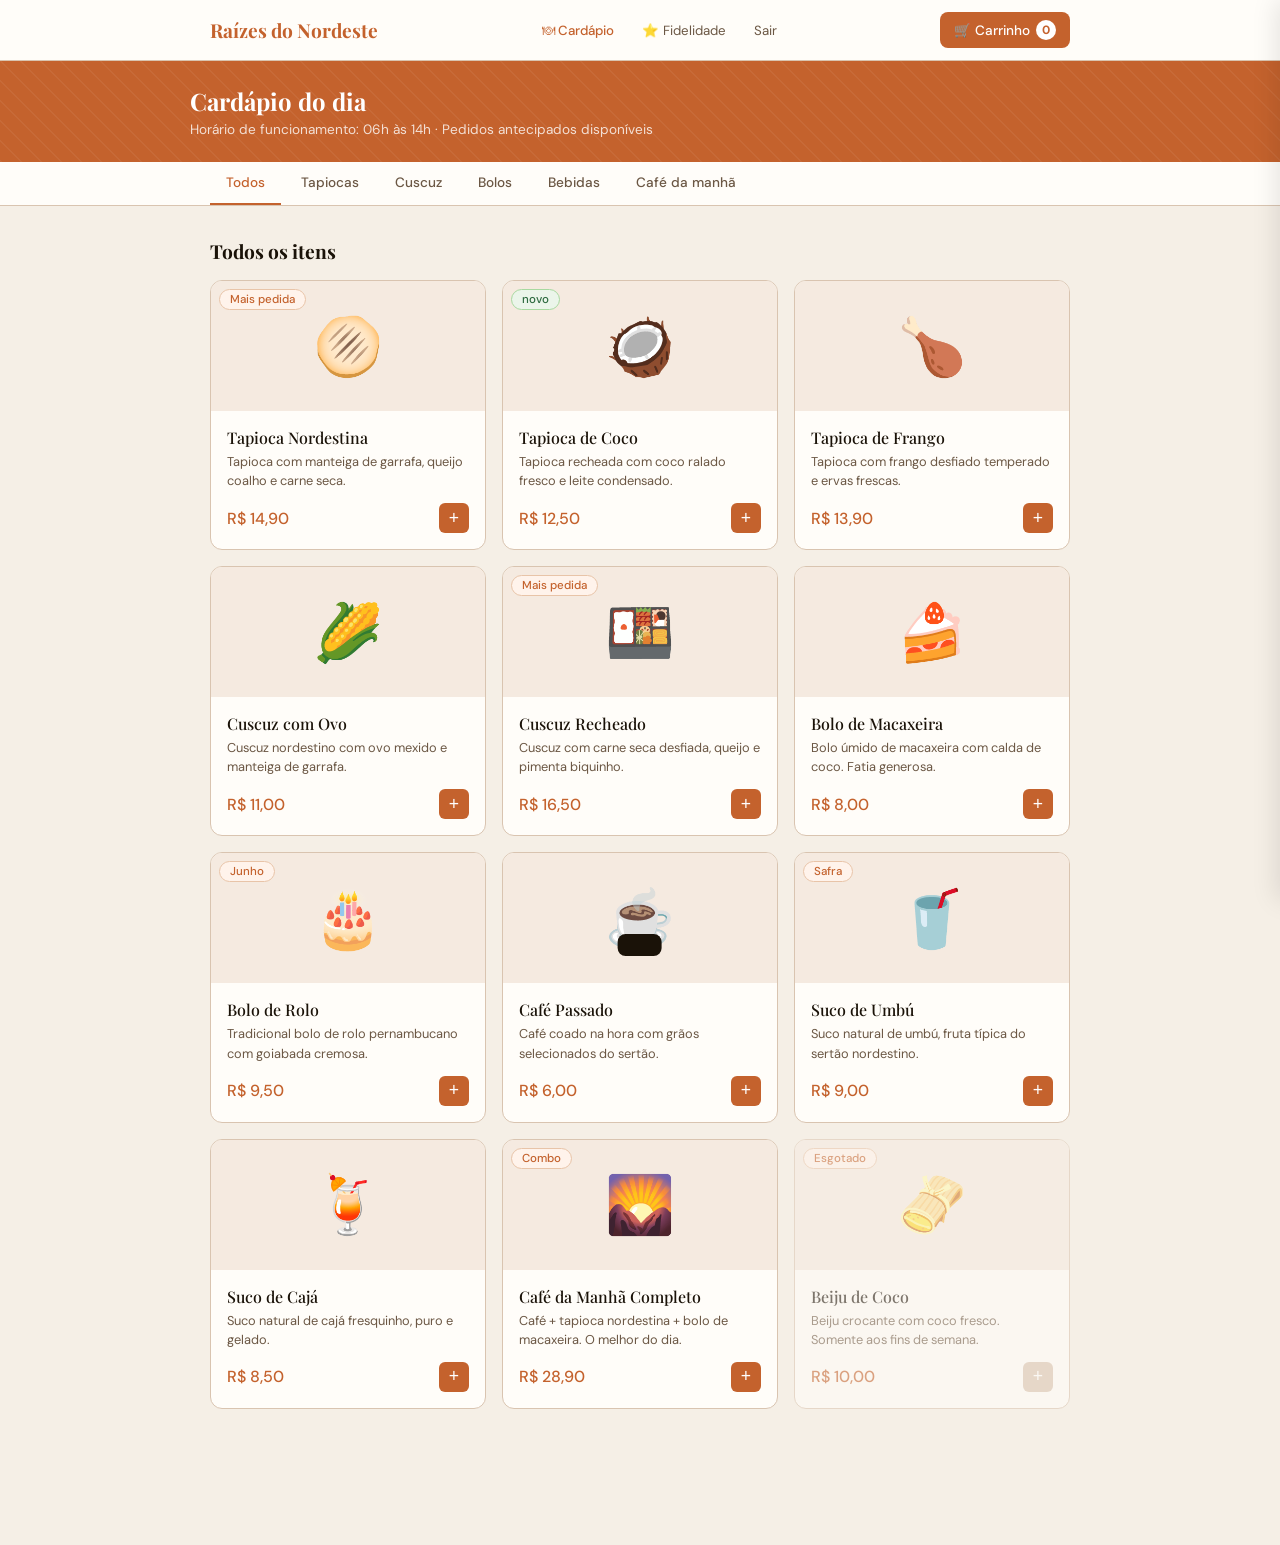
==== cardapio.html @ 3f3f46f6 "Add files via upload" ====
<!DOCTYPE html>
<html lang="pt-BR">
<head>
<meta charset="UTF-8">
<meta name="viewport" content="width=device-width, initial-scale=1.0">
<title>Raízes do Nordeste — Cardápio</title>
<link href="https://fonts.googleapis.com/css2?family=Playfair+Display:wght@500;700&family=DM+Sans:wght@300;400;500&display=swap" rel="stylesheet">
<style>
  :root {
    --terra: #C4622D;
    --terra-dark: #9E4A1E;
    --terra-light: #F5EAE0;
    --areia: #F5EFE6;
    --text: #1A1208;
    --text-muted: #6B5744;
    --border: #D9C4B0;
    --white: #FFFDF9;
    --badge-bg: #FFF3EB;
    --badge-color: #C4622D;
  }
  * { box-sizing: border-box; margin: 0; padding: 0; }
  body {
    background: var(--areia);
    font-family: 'DM Sans', sans-serif;
    color: var(--text);
    min-height: 100vh;
  }

  /* Header */
  header {
    background: var(--white);
    border-bottom: 1px solid var(--border);
    position: sticky;
    top: 0;
    z-index: 10;
  }
  .header-inner {
    max-width: 900px;
    margin: 0 auto;
    padding: 0 1.25rem;
    height: 60px;
    display: flex;
    align-items: center;
    justify-content: space-between;
    gap: 1rem;
  }
  .nav-links { display: flex; gap: 4px; }
  .nav-link {
    background: none; border: none; padding: 6px 12px; border-radius: 6px;
    font-family: 'DM Sans', sans-serif; font-size: 0.83rem; color: var(--text-muted);
    cursor: pointer; transition: background 0.15s, color 0.15s; text-decoration: none; display: inline-flex; align-items: center;
  }
  .nav-link:hover { background: var(--areia); color: var(--terra); }
  .nav-link.active { color: var(--terra); font-weight: 500; }
  .logo {
    font-family: 'Playfair Display', serif;
    font-size: 1.2rem;
    color: var(--terra);
    font-weight: 700;
    white-space: nowrap;
  }
  .unidade-tag {
    display: flex;
    align-items: center;
    gap: 6px;
    background: var(--terra-light);
    border: 1px solid #E8C4A8;
    border-radius: 20px;
    padding: 4px 12px;
    font-size: 0.78rem;
    color: var(--terra-dark);
    font-weight: 500;
  }
  .cart-btn {
    background: var(--terra);
    color: #fff;
    border: none;
    border-radius: 8px;
    padding: 8px 14px;
    font-family: 'DM Sans', sans-serif;
    font-size: 0.85rem;
    font-weight: 500;
    cursor: pointer;
    display: flex;
    align-items: center;
    gap: 6px;
    transition: background 0.2s;
    white-space: nowrap;
  }
  .cart-btn:hover { background: var(--terra-dark); }
  .cart-count {
    background: #fff;
    color: var(--terra);
    border-radius: 50%;
    width: 20px; height: 20px;
    font-size: 0.75rem;
    font-weight: 700;
    display: flex; align-items: center; justify-content: center;
    flex-shrink: 0;
  }

  /* Hero da unidade */
  .hero {
    background: var(--terra);
    color: #fff;
    padding: 1.5rem 1.25rem;
    position: relative;
    overflow: hidden;
  }
  .hero::before {
    content: '';
    position: absolute;
    inset: 0;
    background-image: repeating-linear-gradient(45deg, #fff 0, #fff 1px, transparent 0, transparent 50%);
    background-size: 20px 20px;
    opacity: 0.05;
  }
  .hero-inner {
    max-width: 900px;
    margin: 0 auto;
    position: relative;
  }
  .hero h2 {
    font-family: 'Playfair Display', serif;
    font-size: 1.5rem;
    margin-bottom: 4px;
  }
  .hero p { font-size: 0.85rem; opacity: 0.8; }

  /* Filtros de categoria */
  .filters {
    background: var(--white);
    border-bottom: 1px solid var(--border);
    overflow-x: auto;
    scrollbar-width: none;
  }
  .filters::-webkit-scrollbar { display: none; }
  .filters-inner {
    max-width: 900px;
    margin: 0 auto;
    padding: 0 1.25rem;
    display: flex;
    gap: 4px;
    white-space: nowrap;
  }
  .filter-btn {
    background: none;
    border: none;
    padding: 0.75rem 1rem;
    font-family: 'DM Sans', sans-serif;
    font-size: 0.85rem;
    font-weight: 500;
    color: var(--text-muted);
    cursor: pointer;
    border-bottom: 2px solid transparent;
    transition: color 0.2s, border-color 0.2s;
  }
  .filter-btn.active {
    color: var(--terra);
    border-bottom-color: var(--terra);
  }
  .filter-btn:hover { color: var(--terra); }

  /* Grid de produtos */
  main { max-width: 900px; margin: 0 auto; padding: 1.5rem 1.25rem 6rem; }
  .section-title {
    font-family: 'Playfair Display', serif;
    font-size: 1.2rem;
    color: var(--text);
    margin-bottom: 1rem;
    margin-top: 0.5rem;
  }
  .grid {
    display: grid;
    grid-template-columns: repeat(auto-fill, minmax(240px, 1fr));
    gap: 1rem;
    margin-bottom: 2.5rem;
  }

  /* Card de produto */
  .card {
    background: var(--white);
    border: 1px solid var(--border);
    border-radius: 12px;
    overflow: hidden;
    transition: transform 0.15s, box-shadow 0.15s;
    cursor: pointer;
    display: flex;
    flex-direction: column;
  }
  .card:hover {
    transform: translateY(-3px);
    box-shadow: 0 6px 20px rgba(0,0,0,0.07);
  }
  .card-img {
    height: 130px;
    display: flex;
    align-items: center;
    justify-content: center;
    font-size: 3.5rem;
    background: var(--terra-light);
    position: relative;
  }
  .badge {
    position: absolute;
    top: 8px;
    left: 8px;
    background: var(--badge-bg);
    color: var(--badge-color);
    border: 1px solid #E8C4A8;
    border-radius: 20px;
    padding: 2px 10px;
    font-size: 0.72rem;
    font-weight: 500;
  }
  .badge.novo { background: #EBF5EA; color: #2D6A3F; border-color: #A8D9A0; }
  .card-body { padding: 1rem; flex: 1; display: flex; flex-direction: column; }
  .card-name {
    font-family: 'Playfair Display', serif;
    font-size: 1rem;
    font-weight: 500;
    margin-bottom: 4px;
  }
  .card-desc {
    font-size: 0.8rem;
    color: var(--text-muted);
    line-height: 1.5;
    flex: 1;
    margin-bottom: 0.8rem;
  }
  .card-footer {
    display: flex;
    align-items: center;
    justify-content: space-between;
  }
  .card-price {
    font-size: 1rem;
    font-weight: 500;
    color: var(--terra);
  }
  .add-btn {
    background: var(--terra);
    color: #fff;
    border: none;
    border-radius: 6px;
    width: 30px; height: 30px;
    font-size: 1.1rem;
    cursor: pointer;
    display: flex; align-items: center; justify-content: center;
    transition: background 0.15s, transform 0.1s;
    flex-shrink: 0;
  }
  .add-btn:hover { background: var(--terra-dark); }
  .add-btn:active { transform: scale(0.92); }
  .card.esgotado { opacity: 0.55; pointer-events: none; }
  .card.esgotado .add-btn { background: var(--border); }

  /* Drawer do carrinho */
  .overlay {
    position: fixed;
    inset: 0;
    background: rgba(0,0,0,0.4);
    z-index: 20;
    opacity: 0;
    pointer-events: none;
    transition: opacity 0.25s;
  }
  .overlay.open { opacity: 1; pointer-events: all; }
  .drawer {
    position: fixed;
    right: 0; top: 0; bottom: 0;
    width: 340px;
    max-width: 95vw;
    background: var(--white);
    z-index: 21;
    transform: translateX(100%);
    transition: transform 0.3s ease;
    display: flex;
    flex-direction: column;
    box-shadow: -4px 0 24px rgba(0,0,0,0.1);
  }
  .drawer.open { transform: translateX(0); }
  .drawer-header {
    padding: 1.2rem 1.25rem;
    border-bottom: 1px solid var(--border);
    display: flex;
    justify-content: space-between;
    align-items: center;
  }
  .drawer-header h3 {
    font-family: 'Playfair Display', serif;
    font-size: 1.1rem;
  }
  .close-btn {
    background: none;
    border: none;
    font-size: 1.4rem;
    cursor: pointer;
    color: var(--text-muted);
    line-height: 1;
    padding: 4px;
  }
  .drawer-items { flex: 1; overflow-y: auto; padding: 1rem 1.25rem; }
  .drawer-empty {
    text-align: center;
    color: var(--text-muted);
    font-size: 0.9rem;
    padding: 3rem 0;
  }
  .drawer-item {
    display: flex;
    justify-content: space-between;
    align-items: center;
    padding: 0.75rem 0;
    border-bottom: 1px solid var(--border);
    gap: 0.5rem;
  }
  .drawer-item-info { flex: 1; min-width: 0; }
  .drawer-item-name { font-size: 0.9rem; font-weight: 500; }
  .drawer-item-price { font-size: 0.8rem; color: var(--terra); margin-top: 2px; }
  .qty-ctrl {
    display: flex;
    align-items: center;
    gap: 8px;
  }
  .qty-btn {
    background: var(--areia);
    border: 1px solid var(--border);
    border-radius: 4px;
    width: 26px; height: 26px;
    cursor: pointer;
    font-size: 1rem;
    line-height: 1;
    display: flex; align-items: center; justify-content: center;
    color: var(--text);
  }
  .qty-num { font-size: 0.9rem; font-weight: 500; min-width: 16px; text-align: center; }
  .drawer-footer {
    padding: 1.2rem 1.25rem;
    border-top: 1px solid var(--border);
  }
  .total-row {
    display: flex;
    justify-content: space-between;
    margin-bottom: 1rem;
    font-weight: 500;
  }
  .btn-checkout {
    width: 100%;
    background: var(--terra);
    color: #fff;
    border: none;
    border-radius: 8px;
    padding: 0.9rem;
    font-family: 'DM Sans', sans-serif;
    font-size: 1rem;
    font-weight: 500;
    cursor: pointer;
    transition: background 0.2s;
  }
  .btn-checkout:hover { background: var(--terra-dark); }
  .btn-checkout:disabled { background: var(--border); color: var(--text-muted); cursor: not-allowed; }

  /* Toast */
  .toast {
    position: fixed;
    bottom: 1.5rem;
    left: 50%;
    transform: translateX(-50%) translateY(80px);
    background: var(--text);
    color: #fff;
    padding: 0.7rem 1.4rem;
    border-radius: 8px;
    font-size: 0.88rem;
    font-weight: 500;
    transition: transform 0.3s ease;
    z-index: 99;
    white-space: nowrap;
  }
  .toast.show { transform: translateX(-50%) translateY(0); }
</style>
</head>
<body>

<!-- Header -->
<header>
  <div class="header-inner">
    <div class="logo">Raízes do Nordeste</div>
    <nav class="nav-links">
      <a class="nav-link active" href="cardapio.html">🍽 Cardápio</a>
      <a class="nav-link" href="fidelidade.html">⭐ Fidelidade</a>
      <a class="nav-link" href="index.html">Sair</a>
    </nav>
    <button class="cart-btn" onclick="toggleDrawer()">
      🛒 Carrinho
      <span class="cart-count" id="cart-count">0</span>
    </button>
  </div>
</header>

<!-- Hero -->
<div class="hero">
  <div class="hero-inner">
    <h2>Cardápio do dia</h2>
    <p>Horário de funcionamento: 06h às 14h · Pedidos antecipados disponíveis</p>
  </div>
</div>

<!-- Filtros de categoria -->
<div class="filters">
  <div class="filters-inner">
    <button class="filter-btn active" onclick="filtrar('todos', this)">Todos</button>
    <button class="filter-btn" onclick="filtrar('tapioca', this)">Tapiocas</button>
    <button class="filter-btn" onclick="filtrar('cuscuz', this)">Cuscuz</button>
    <button class="filter-btn" onclick="filtrar('bolo', this)">Bolos</button>
    <button class="filter-btn" onclick="filtrar('bebida', this)">Bebidas</button>
    <button class="filter-btn" onclick="filtrar('cafe', this)">Café da manhã</button>
  </div>
</div>

<!-- Conteúdo principal -->
<main>
  <div id="produtos-container"></div>
</main>

<!-- Overlay + Drawer carrinho -->
<div class="overlay" id="overlay" onclick="toggleDrawer()"></div>
<div class="drawer" id="drawer">
  <div class="drawer-header">
    <h3>Seu pedido</h3>
    <button class="close-btn" onclick="toggleDrawer()" aria-label="Fechar carrinho">✕</button>
  </div>
  <div class="drawer-items" id="drawer-items">
    <p class="drawer-empty">Nenhum item adicionado ainda.</p>
  </div>
  <div class="drawer-footer">
    <div class="total-row">
      <span>Total</span>
      <span id="total-price">R$ 0,00</span>
    </div>
    <button class="btn-checkout" id="btn-checkout" onclick="irParaPagamento()" disabled>Ir para pagamento</button>
  </div>
</div>

<div class="toast" id="toast"></div>

<script>
  // === MOCK DATA ===
  const produtos = [
    { id:1, nome:'Tapioca Nordestina', desc:'Tapioca com manteiga de garrafa, queijo coalho e carne seca.', emoji:'🫓', preco:14.90, cat:'tapioca', badge:'Mais pedida' },
    { id:2, nome:'Tapioca de Coco', desc:'Tapioca recheada com coco ralado fresco e leite condensado.', emoji:'🥥', preco:12.50, cat:'tapioca', badge:'novo' },
    { id:3, nome:'Tapioca de Frango', desc:'Tapioca com frango desfiado temperado e ervas frescas.', emoji:'🍗', preco:13.90, cat:'tapioca', badge:'' },
    { id:4, nome:'Cuscuz com Ovo', desc:'Cuscuz nordestino com ovo mexido e manteiga de garrafa.', emoji:'🌽', preco:11.00, cat:'cuscuz', badge:'' },
    { id:5, nome:'Cuscuz Recheado', desc:'Cuscuz com carne seca desfiada, queijo e pimenta biquinho.', emoji:'🍱', preco:16.50, cat:'cuscuz', badge:'Mais pedida' },
    { id:6, nome:'Bolo de Macaxeira', desc:'Bolo úmido de macaxeira com calda de coco. Fatia generosa.', emoji:'🍰', preco:8.00, cat:'bolo', badge:'' },
    { id:7, nome:'Bolo de Rolo', desc:'Tradicional bolo de rolo pernambucano com goiabada cremosa.', emoji:'🎂', preco:9.50, cat:'bolo', badge:'Junho' },
    { id:8, nome:'Café Passado', desc:'Café coado na hora com grãos selecionados do sertão.', emoji:'☕', preco:6.00, cat:'cafe', badge:'' },
    { id:9, nome:'Suco de Umbú', desc:'Suco natural de umbú, fruta típica do sertão nordestino.', emoji:'🥤', preco:9.00, cat:'bebida', badge:'Safra' },
    { id:10, nome:'Suco de Cajá', desc:'Suco natural de cajá fresquinho, puro e gelado.', emoji:'🍹', preco:8.50, cat:'bebida', badge:'' },
    { id:11, nome:'Café da Manhã Completo', desc:'Café + tapioca nordestina + bolo de macaxeira. O melhor do dia.', emoji:'🌄', preco:28.90, cat:'cafe', badge:'Combo', esgotado: false },
    { id:12, nome:'Beiju de Coco', desc:'Beiju crocante com coco fresco. Somente aos fins de semana.', emoji:'🫔', preco:10.00, cat:'tapioca', badge:'Fim de sem.', esgotado: true }
  ];

  let carrinho = [];
  let categoriaAtual = 'todos';

  function formatPreco(v) {
    return 'R$ ' + v.toFixed(2).replace('.',',');
  }

  function filtrar(cat, btn) {
    categoriaAtual = cat;
    document.querySelectorAll('.filter-btn').forEach(b => b.classList.remove('active'));
    btn.classList.add('active');
    renderProdutos();
  }

  function renderProdutos() {
    const lista = categoriaAtual === 'todos' ? produtos : produtos.filter(p => p.cat === categoriaAtual);
    const container = document.getElementById('produtos-container');

    if (lista.length === 0) {
      container.innerHTML = '<p style="color:var(--text-muted);text-align:center;padding:3rem 0">Nenhum produto nesta categoria.</p>';
      return;
    }

    container.innerHTML = `
      <h2 class="section-title">${categoriaAtual === 'todos' ? 'Todos os itens' : lista[0].cat.charAt(0).toUpperCase() + lista[0].cat.slice(1)}</h2>
      <div class="grid">
        ${lista.map(p => `
          <div class="card${p.esgotado ? ' esgotado' : ''}" role="article" aria-label="${p.nome}">
            <div class="card-img">
              <span role="img" aria-hidden="true">${p.emoji}</span>
              ${p.badge ? `<span class="badge${p.badge === 'novo' ? ' novo' : ''}">${p.esgotado ? 'Esgotado' : p.badge}</span>` : ''}
              ${p.esgotado && !p.badge ? '<span class="badge">Esgotado</span>' : ''}
            </div>
            <div class="card-body">
              <div class="card-name">${p.nome}</div>
              <div class="card-desc">${p.desc}</div>
              <div class="card-footer">
                <div class="card-price">${formatPreco(p.preco)}</div>
                <button class="add-btn" onclick="addCarrinho(${p.id})" aria-label="Adicionar ${p.nome} ao carrinho" ${p.esgotado ? 'disabled' : ''}>+</button>
              </div>
            </div>
          </div>
        `).join('')}
      </div>
    `;
  }

  function addCarrinho(id) {
    const prod = produtos.find(p => p.id === id);
    const existente = carrinho.find(i => i.id === id);
    if (existente) {
      existente.qty++;
    } else {
      carrinho.push({ ...prod, qty: 1 });
    }
    updateCartUI();
    showToast(`${prod.nome} adicionado! 🛒`);
  }

  function updateQty(id, delta) {
    const idx = carrinho.findIndex(i => i.id === id);
    if (idx === -1) return;
    carrinho[idx].qty += delta;
    if (carrinho[idx].qty <= 0) carrinho.splice(idx, 1);
    updateCartUI();
    renderDrawer();
  }

  function updateCartUI() {
    const total = carrinho.reduce((s, i) => s + i.qty, 0);
    document.getElementById('cart-count').textContent = total;
    renderDrawer();
  }

  function renderDrawer() {
    const container = document.getElementById('drawer-items');
    const totalVal  = carrinho.reduce((s, i) => s + i.preco * i.qty, 0);
    document.getElementById('total-price').textContent = formatPreco(totalVal);
    document.getElementById('btn-checkout').disabled = carrinho.length === 0;

    if (carrinho.length === 0) {
      container.innerHTML = '<p class="drawer-empty">Nenhum item adicionado ainda.</p>';
      return;
    }
    container.innerHTML = carrinho.map(i => `
      <div class="drawer-item">
        <div class="drawer-item-info">
          <div class="drawer-item-name">${i.emoji} ${i.nome}</div>
          <div class="drawer-item-price">${formatPreco(i.preco * i.qty)}</div>
        </div>
        <div class="qty-ctrl">
          <button class="qty-btn" onclick="updateQty(${i.id},-1)" aria-label="Remover um ${i.nome}">−</button>
          <span class="qty-num">${i.qty}</span>
          <button class="qty-btn" onclick="updateQty(${i.id},1)" aria-label="Adicionar mais um ${i.nome}">+</button>
        </div>
      </div>
    `).join('');
  }

  function toggleDrawer() {
    document.getElementById('drawer').classList.toggle('open');
    document.getElementById('overlay').classList.toggle('open');
  }

  function irParaPagamento() {
    localStorage.setItem('pedido', JSON.stringify(carrinho));
    showToast('Redirecionando para pagamento…');
    setTimeout(() => window.location.href = 'pagamento.html', 1400);
  }

  function showToast(msg) {
    const t = document.getElementById('toast');
    t.textContent = msg;
    t.classList.add('show');
    setTimeout(() => t.classList.remove('show'), 2500);
  }

  // Inicia renderização
  renderProdutos();
</script>
</body>
</html>
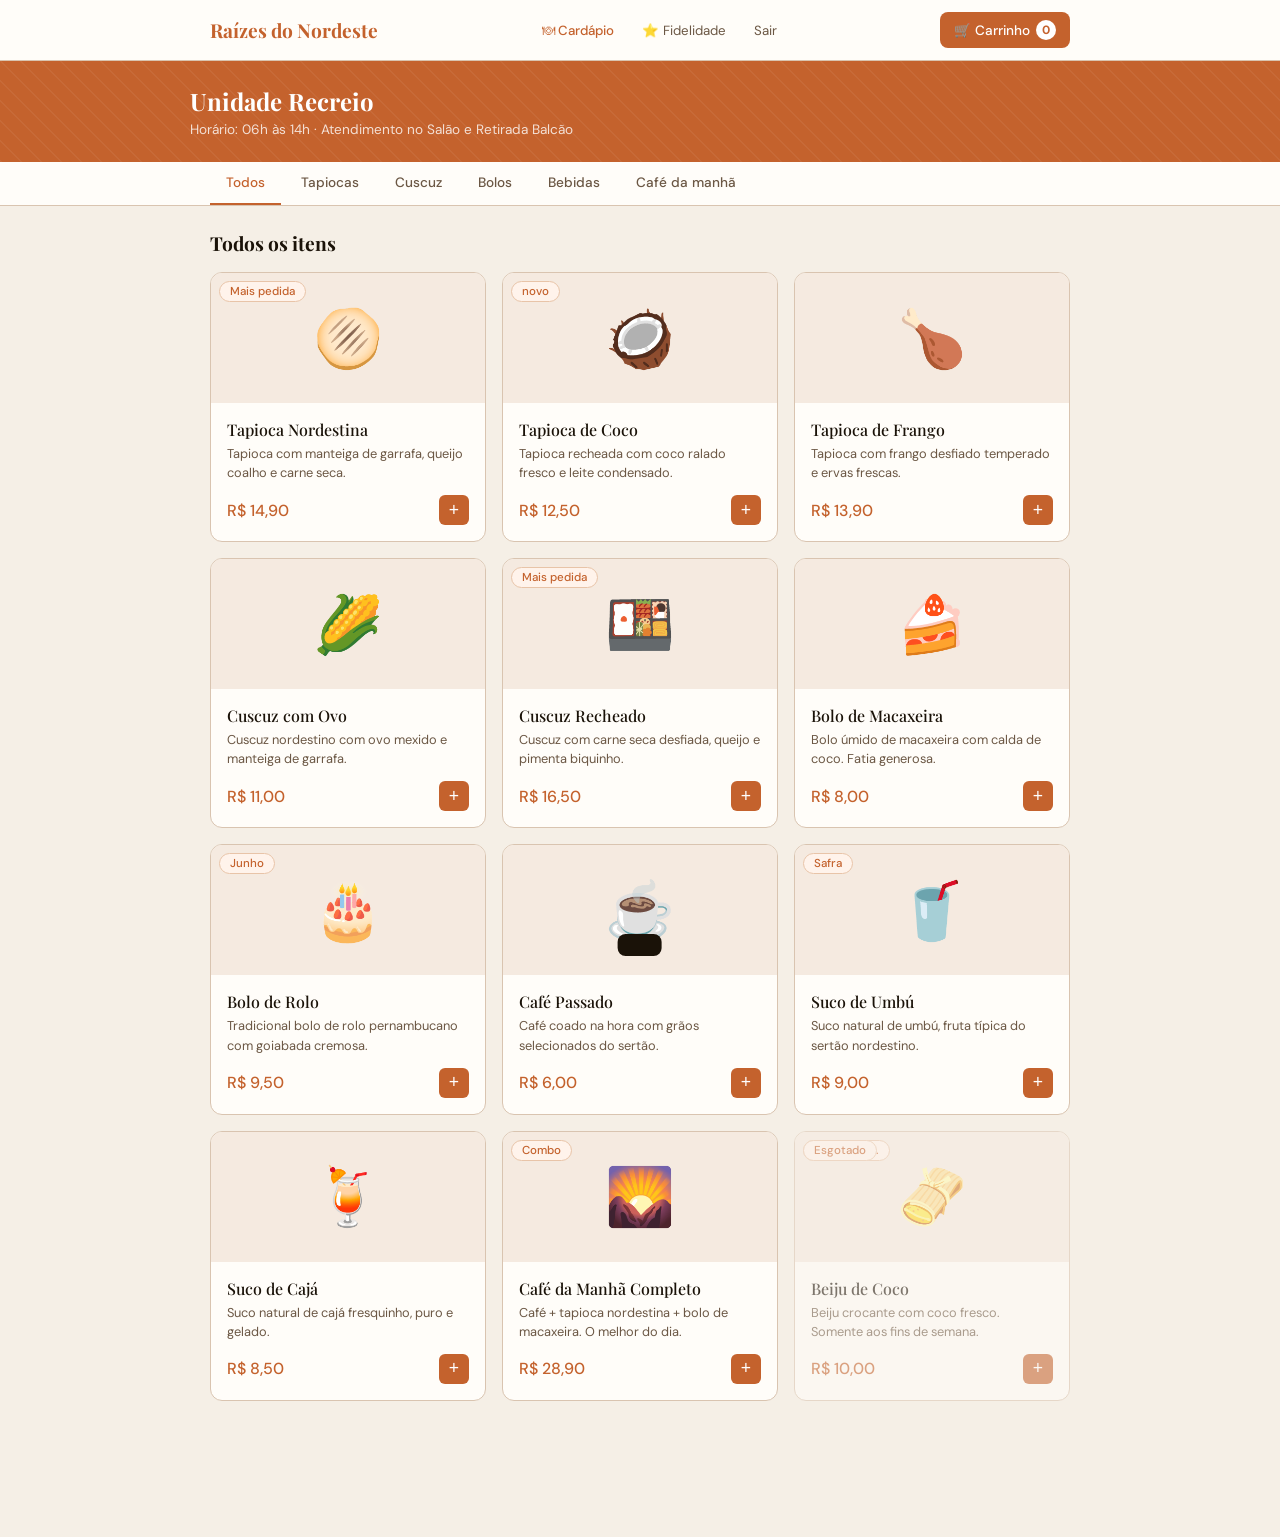
==== commit d0a82aad: "cardapio.html" ====
--- a/cardapio.html
+++ b/cardapio.html
@@ -4,409 +4,98 @@
 <meta charset="UTF-8">
 <meta name="viewport" content="width=device-width, initial-scale=1.0">
 <title>Raízes do Nordeste — Cardápio</title>
-<link href="https://fonts.googleapis.com/css2?family=Playfair+Display:wght@500;700&family=DM+Sans:wght@300;400;500&display=swap" rel="stylesheet">
+<link href="https://fonts.googleapis.com/css2?family=Playfair+Display:wght=500;700&family=DM+Sans:wght@300;400;500&display=swap" rel="stylesheet">
 <style>
   :root {
-    --terra: #C4622D;
-    --terra-dark: #9E4A1E;
-    --terra-light: #F5EAE0;
-    --areia: #F5EFE6;
-    --text: #1A1208;
-    --text-muted: #6B5744;
-    --border: #D9C4B0;
-    --white: #FFFDF9;
-    --badge-bg: #FFF3EB;
-    --badge-color: #C4622D;
+    --terra: #C4622D; --terra-dark: #9E4A1E; --terra-light: #F5EAE0;
+    --areia: #F5EFE6; --text: #1A1208; --text-muted: #6B5744;
+    --border: #D9C4B0; --white: #FFFDF9; --badge-bg: #FFF3EB; --badge-color: #C4622D;
   }
   * { box-sizing: border-box; margin: 0; padding: 0; }
-  body {
-    background: var(--areia);
-    font-family: 'DM Sans', sans-serif;
-    color: var(--text);
-    min-height: 100vh;
-  }
-
-  /* Header */
-  header {
-    background: var(--white);
-    border-bottom: 1px solid var(--border);
-    position: sticky;
-    top: 0;
-    z-index: 10;
-  }
-  .header-inner {
-    max-width: 900px;
-    margin: 0 auto;
-    padding: 0 1.25rem;
-    height: 60px;
-    display: flex;
-    align-items: center;
-    justify-content: space-between;
-    gap: 1rem;
-  }
+  body { background: var(--areia); font-family: 'DM Sans', sans-serif; color: var(--text); min-height: 100vh; }
+
+  header { background: var(--white); border-bottom: 1px solid var(--border); position: sticky; top: 0; z-index: 10; }
+  .header-inner { max-width: 900px; margin: 0 auto; padding: 0 1.25rem; height: 60px; display: flex; align-items: center; justify-content: space-between; gap: 1rem; }
   .nav-links { display: flex; gap: 4px; }
-  .nav-link {
-    background: none; border: none; padding: 6px 12px; border-radius: 6px;
-    font-family: 'DM Sans', sans-serif; font-size: 0.83rem; color: var(--text-muted);
-    cursor: pointer; transition: background 0.15s, color 0.15s; text-decoration: none; display: inline-flex; align-items: center;
-  }
+  .nav-link { background: none; border: none; padding: 6px 12px; border-radius: 6px; font-family: 'DM Sans', sans-serif; font-size: 0.83rem; color: var(--text-muted); cursor: pointer; transition: background 0.15s, color 0.15s; text-decoration: none; display: inline-flex; align-items: center; }
   .nav-link:hover { background: var(--areia); color: var(--terra); }
   .nav-link.active { color: var(--terra); font-weight: 500; }
-  .logo {
-    font-family: 'Playfair Display', serif;
-    font-size: 1.2rem;
-    color: var(--terra);
-    font-weight: 700;
-    white-space: nowrap;
-  }
-  .unidade-tag {
-    display: flex;
-    align-items: center;
-    gap: 6px;
-    background: var(--terra-light);
-    border: 1px solid #E8C4A8;
-    border-radius: 20px;
-    padding: 4px 12px;
-    font-size: 0.78rem;
-    color: var(--terra-dark);
-    font-weight: 500;
-  }
-  .cart-btn {
-    background: var(--terra);
-    color: #fff;
-    border: none;
-    border-radius: 8px;
-    padding: 8px 14px;
-    font-family: 'DM Sans', sans-serif;
-    font-size: 0.85rem;
-    font-weight: 500;
-    cursor: pointer;
-    display: flex;
-    align-items: center;
-    gap: 6px;
-    transition: background 0.2s;
-    white-space: nowrap;
-  }
-  .cart-btn:hover { background: var(--terra-dark); }
-  .cart-count {
-    background: #fff;
-    color: var(--terra);
-    border-radius: 50%;
-    width: 20px; height: 20px;
-    font-size: 0.75rem;
-    font-weight: 700;
-    display: flex; align-items: center; justify-content: center;
-    flex-shrink: 0;
-  }
-
-  /* Hero da unidade */
-  .hero {
-    background: var(--terra);
-    color: #fff;
-    padding: 1.5rem 1.25rem;
-    position: relative;
-    overflow: hidden;
-  }
-  .hero::before {
-    content: '';
-    position: absolute;
-    inset: 0;
-    background-image: repeating-linear-gradient(45deg, #fff 0, #fff 1px, transparent 0, transparent 50%);
-    background-size: 20px 20px;
-    opacity: 0.05;
-  }
-  .hero-inner {
-    max-width: 900px;
-    margin: 0 auto;
-    position: relative;
-  }
-  .hero h2 {
-    font-family: 'Playfair Display', serif;
-    font-size: 1.5rem;
-    margin-bottom: 4px;
-  }
+  .logo { font-family: 'Playfair Display', serif; font-size: 1.2rem; color: var(--terra); font-weight: 700; }
+
+  .cart-btn { background: var(--terra); color: #fff; border: none; border-radius: 8px; padding: 8px 14px; font-family: 'DM Sans', sans-serif; font-size: 0.85rem; font-weight: 500; cursor: pointer; display: flex; align-items: center; gap: 6px; transition: background 0.2s; }
+  .cart-count { background: #fff; color: var(--terra); border-radius: 50%; width: 20px; height: 20px; font-size: 0.75rem; font-weight: 700; display: flex; align-items: center; justify-content: center; flex-shrink: 0; }
+
+  .hero { background: var(--terra); color: #fff; padding: 1.5rem 1.25rem; position: relative; overflow: hidden; transition: background 0.3s; }
+  .hero::before { content: ''; position: absolute; inset: 0; background-image: repeating-linear-gradient(45deg, #fff 0, #fff 1px, transparent 0, transparent 50%); background-size: 20px 20px; opacity: 0.05; }
+  .hero-inner { max-width: 900px; margin: 0 auto; position: relative; }
+  .hero h2 { font-family: 'Playfair Display', serif; font-size: 1.5rem; margin-bottom: 4px; }
   .hero p { font-size: 0.85rem; opacity: 0.8; }
 
-  /* Filtros de categoria */
-  .filters {
-    background: var(--white);
-    border-bottom: 1px solid var(--border);
-    overflow-x: auto;
-    scrollbar-width: none;
-  }
-  .filters::-webkit-scrollbar { display: none; }
-  .filters-inner {
-    max-width: 900px;
-    margin: 0 auto;
-    padding: 0 1.25rem;
-    display: flex;
-    gap: 4px;
-    white-space: nowrap;
-  }
-  .filter-btn {
-    background: none;
-    border: none;
-    padding: 0.75rem 1rem;
-    font-family: 'DM Sans', sans-serif;
-    font-size: 0.85rem;
-    font-weight: 500;
-    color: var(--text-muted);
-    cursor: pointer;
-    border-bottom: 2px solid transparent;
-    transition: color 0.2s, border-color 0.2s;
-  }
-  .filter-btn.active {
-    color: var(--terra);
-    border-bottom-color: var(--terra);
-  }
-  .filter-btn:hover { color: var(--terra); }
-
-  /* Grid de produtos */
+  .filters { background: var(--white); border-bottom: 1px solid var(--border); overflow-x: auto; scrollbar-width: none; }
+  .filters-inner { max-width: 900px; margin: 0 auto; padding: 0 1.25rem; display: flex; gap: 4px; white-space: nowrap; }
+  .filter-btn { background: none; border: none; padding: 0.75rem 1rem; font-family: 'DM Sans', sans-serif; font-size: 0.85rem; font-weight: 500; color: var(--text-muted); cursor: pointer; border-bottom: 2px solid transparent; }
+  .filter-btn.active { color: var(--terra); border-bottom-color: var(--terra); }
+
   main { max-width: 900px; margin: 0 auto; padding: 1.5rem 1.25rem 6rem; }
-  .section-title {
-    font-family: 'Playfair Display', serif;
-    font-size: 1.2rem;
-    color: var(--text);
-    margin-bottom: 1rem;
-    margin-top: 0.5rem;
-  }
-  .grid {
-    display: grid;
-    grid-template-columns: repeat(auto-fill, minmax(240px, 1fr));
-    gap: 1rem;
-    margin-bottom: 2.5rem;
-  }
-
-  /* Card de produto */
-  .card {
-    background: var(--white);
-    border: 1px solid var(--border);
-    border-radius: 12px;
-    overflow: hidden;
-    transition: transform 0.15s, box-shadow 0.15s;
-    cursor: pointer;
-    display: flex;
-    flex-direction: column;
-  }
-  .card:hover {
-    transform: translateY(-3px);
-    box-shadow: 0 6px 20px rgba(0,0,0,0.07);
-  }
-  .card-img {
-    height: 130px;
-    display: flex;
-    align-items: center;
-    justify-content: center;
-    font-size: 3.5rem;
-    background: var(--terra-light);
-    position: relative;
-  }
-  .badge {
-    position: absolute;
-    top: 8px;
-    left: 8px;
-    background: var(--badge-bg);
-    color: var(--badge-color);
-    border: 1px solid #E8C4A8;
-    border-radius: 20px;
-    padding: 2px 10px;
-    font-size: 0.72rem;
-    font-weight: 500;
-  }
+  .section-title { font-family: 'Playfair Display', serif; font-size: 1.2rem; color: var(--text); margin-bottom: 1rem; }
+  .grid { display: grid; grid-template-columns: repeat(auto-fill, minmax(240px, 1fr)); gap: 1rem; margin-bottom: 2.5rem; }
+
+  .card { background: var(--white); border: 1px solid var(--border); border-radius: 12px; overflow: hidden; transition: transform 0.15s, box-shadow 0.15s; display: flex; flex-direction: column; }
+  .card:hover { transform: translateY(-3px); box-shadow: 0 6px 20px rgba(0,0,0,0.07); }
+  .card-img { height: 130px; display: flex; align-items: center; justify-content: center; font-size: 3.5rem; background: var(--terra-light); position: relative; }
+  .badge { position: absolute; top: 8px; left: 8px; background: var(--badge-bg); color: var(--badge-color); border: 1px solid #E8C4A8; border-radius: 20px; padding: 2px 10px; font-size: 0.72rem; font-weight: 500; }
   .badge.novo { background: #EBF5EA; color: #2D6A3F; border-color: #A8D9A0; }
+  
   .card-body { padding: 1rem; flex: 1; display: flex; flex-direction: column; }
-  .card-name {
-    font-family: 'Playfair Display', serif;
-    font-size: 1rem;
-    font-weight: 500;
-    margin-bottom: 4px;
-  }
-  .card-desc {
-    font-size: 0.8rem;
-    color: var(--text-muted);
-    line-height: 1.5;
-    flex: 1;
-    margin-bottom: 0.8rem;
-  }
-  .card-footer {
-    display: flex;
-    align-items: center;
-    justify-content: space-between;
-  }
-  .card-price {
-    font-size: 1rem;
-    font-weight: 500;
-    color: var(--terra);
-  }
-  .add-btn {
-    background: var(--terra);
-    color: #fff;
-    border: none;
-    border-radius: 6px;
-    width: 30px; height: 30px;
-    font-size: 1.1rem;
-    cursor: pointer;
-    display: flex; align-items: center; justify-content: center;
-    transition: background 0.15s, transform 0.1s;
-    flex-shrink: 0;
-  }
-  .add-btn:hover { background: var(--terra-dark); }
-  .add-btn:active { transform: scale(0.92); }
+  .card-name { font-family: 'Playfair Display', serif; font-size: 1rem; font-weight: 500; margin-bottom: 4px; }
+  .card-desc { font-size: 0.8rem; color: var(--text-muted); line-height: 1.5; flex: 1; margin-bottom: 0.8rem; }
+  .card-footer { display: flex; align-items: center; justify-content: space-between; }
+  .card-price { font-size: 1rem; font-weight: 500; color: var(--terra); }
+  
+  .add-btn { background: var(--terra); color: #fff; border: none; border-radius: 6px; width: 30px; height: 30px; font-size: 1.1rem; cursor: pointer; display: flex; align-items: center; justify-content: center; }
   .card.esgotado { opacity: 0.55; pointer-events: none; }
-  .card.esgotado .add-btn { background: var(--border); }
-
-  /* Drawer do carrinho */
-  .overlay {
-    position: fixed;
-    inset: 0;
-    background: rgba(0,0,0,0.4);
-    z-index: 20;
-    opacity: 0;
-    pointer-events: none;
-    transition: opacity 0.25s;
-  }
+
+  .overlay { position: fixed; inset: 0; background: rgba(0,0,0,0.4); z-index: 20; opacity: 0; pointer-events: none; transition: opacity 0.25s; }
   .overlay.open { opacity: 1; pointer-events: all; }
-  .drawer {
-    position: fixed;
-    right: 0; top: 0; bottom: 0;
-    width: 340px;
-    max-width: 95vw;
-    background: var(--white);
-    z-index: 21;
-    transform: translateX(100%);
-    transition: transform 0.3s ease;
-    display: flex;
-    flex-direction: column;
-    box-shadow: -4px 0 24px rgba(0,0,0,0.1);
-  }
+  .drawer { position: fixed; right: 0; top: 0; bottom: 0; width: 340px; max-width: 95vw; background: var(--white); z-index: 21; transform: translateX(100%); transition: transform 0.3s ease; display: flex; flex-direction: column; }
   .drawer.open { transform: translateX(0); }
-  .drawer-header {
-    padding: 1.2rem 1.25rem;
-    border-bottom: 1px solid var(--border);
-    display: flex;
-    justify-content: space-between;
-    align-items: center;
-  }
-  .drawer-header h3 {
-    font-family: 'Playfair Display', serif;
-    font-size: 1.1rem;
-  }
-  .close-btn {
-    background: none;
-    border: none;
-    font-size: 1.4rem;
-    cursor: pointer;
-    color: var(--text-muted);
-    line-height: 1;
-    padding: 4px;
-  }
+  .drawer-header { padding: 1.2rem 1.25rem; border-bottom: 1px solid var(--border); display: flex; justify-content: space-between; align-items: center; }
   .drawer-items { flex: 1; overflow-y: auto; padding: 1rem 1.25rem; }
-  .drawer-empty {
-    text-align: center;
-    color: var(--text-muted);
-    font-size: 0.9rem;
-    padding: 3rem 0;
-  }
-  .drawer-item {
-    display: flex;
-    justify-content: space-between;
-    align-items: center;
-    padding: 0.75rem 0;
-    border-bottom: 1px solid var(--border);
-    gap: 0.5rem;
-  }
-  .drawer-item-info { flex: 1; min-width: 0; }
-  .drawer-item-name { font-size: 0.9rem; font-weight: 500; }
-  .drawer-item-price { font-size: 0.8rem; color: var(--terra); margin-top: 2px; }
-  .qty-ctrl {
-    display: flex;
-    align-items: center;
-    gap: 8px;
-  }
-  .qty-btn {
-    background: var(--areia);
-    border: 1px solid var(--border);
-    border-radius: 4px;
-    width: 26px; height: 26px;
-    cursor: pointer;
-    font-size: 1rem;
-    line-height: 1;
-    display: flex; align-items: center; justify-content: center;
-    color: var(--text);
-  }
-  .qty-num { font-size: 0.9rem; font-weight: 500; min-width: 16px; text-align: center; }
-  .drawer-footer {
-    padding: 1.2rem 1.25rem;
-    border-top: 1px solid var(--border);
-  }
-  .total-row {
-    display: flex;
-    justify-content: space-between;
-    margin-bottom: 1rem;
-    font-weight: 500;
-  }
-  .btn-checkout {
-    width: 100%;
-    background: var(--terra);
-    color: #fff;
-    border: none;
-    border-radius: 8px;
-    padding: 0.9rem;
-    font-family: 'DM Sans', sans-serif;
-    font-size: 1rem;
-    font-weight: 500;
-    cursor: pointer;
-    transition: background 0.2s;
-  }
-  .btn-checkout:hover { background: var(--terra-dark); }
+  .drawer-empty { text-align: center; color: var(--text-muted); padding: 3rem 0; }
+  .drawer-item { display: flex; justify-content: space-between; align-items: center; padding: 0.75rem 0; border-bottom: 1px solid var(--border); gap: 0.5rem; }
+  .qty-ctrl { display: flex; align-items: center; gap: 8px; }
+  .qty-btn { background: var(--areia); border: 1px solid var(--border); border-radius: 4px; width: 26px; height: 26px; cursor: pointer; }
+  .drawer-footer { padding: 1.2rem 1.25rem; border-top: 1px solid var(--border); }
+  .total-row { display: flex; justify-content: space-between; margin-bottom: 1rem; font-weight: 500; }
+  .btn-checkout { width: 100%; background: var(--terra); color: #fff; border: none; border-radius: 8px; padding: 0.9rem; font-family: 'DM Sans', sans-serif; font-size: 1rem; cursor: pointer; }
   .btn-checkout:disabled { background: var(--border); color: var(--text-muted); cursor: not-allowed; }
-
-  /* Toast */
-  .toast {
-    position: fixed;
-    bottom: 1.5rem;
-    left: 50%;
-    transform: translateX(-50%) translateY(80px);
-    background: var(--text);
-    color: #fff;
-    padding: 0.7rem 1.4rem;
-    border-radius: 8px;
-    font-size: 0.88rem;
-    font-weight: 500;
-    transition: transform 0.3s ease;
-    z-index: 99;
-    white-space: nowrap;
-  }
+  .toast { position: fixed; bottom: 1.5rem; left: 50%; transform: translateX(-50%) translateY(80px); background: var(--text); color: #fff; padding: 0.7rem 1.4rem; border-radius: 8px; font-size: 0.88rem; transition: transform 0.3s ease; z-index: 99; }
   .toast.show { transform: translateX(-50%) translateY(0); }
 </style>
 </head>
 <body>
 
-<!-- Header -->
 <header>
   <div class="header-inner">
-    <div class="logo">Raízes do Nordeste</div>
+    <div class="logo" id="header-logo-unidade">Raízes do Nordeste</div>
     <nav class="nav-links">
       <a class="nav-link active" href="cardapio.html">🍽 Cardápio</a>
       <a class="nav-link" href="fidelidade.html">⭐ Fidelidade</a>
       <a class="nav-link" href="index.html">Sair</a>
     </nav>
     <button class="cart-btn" onclick="toggleDrawer()">
-      🛒 Carrinho
-      <span class="cart-count" id="cart-count">0</span>
+      🛒 Carrinho <span class="cart-count" id="cart-count">0</span>
     </button>
   </div>
 </header>
 
-<!-- Hero -->
 <div class="hero">
   <div class="hero-inner">
     <h2>Cardápio do dia</h2>
-    <p>Horário de funcionamento: 06h às 14h · Pedidos antecipados disponíveis</p>
+    <p>Carregando informações da unidade...</p>
   </div>
 </div>
 
-<!-- Filtros de categoria -->
 <div class="filters">
   <div class="filters-inner">
     <button class="filter-btn active" onclick="filtrar('todos', this)">Todos</button>
@@ -418,26 +107,19 @@
   </div>
 </div>
 
-<!-- Conteúdo principal -->
-<main>
-  <div id="produtos-container"></div>
-</main>
-
-<!-- Overlay + Drawer carrinho -->
+<main><div id="produtos-container"></div></main>
+
 <div class="overlay" id="overlay" onclick="toggleDrawer()"></div>
 <div class="drawer" id="drawer">
   <div class="drawer-header">
     <h3>Seu pedido</h3>
-    <button class="close-btn" onclick="toggleDrawer()" aria-label="Fechar carrinho">✕</button>
+    <button style="background:none; border:none; font-size:1.4rem; cursor:pointer;" onclick="toggleDrawer()">✕</button>
   </div>
   <div class="drawer-items" id="drawer-items">
     <p class="drawer-empty">Nenhum item adicionado ainda.</p>
   </div>
   <div class="drawer-footer">
-    <div class="total-row">
-      <span>Total</span>
-      <span id="total-price">R$ 0,00</span>
-    </div>
+    <div class="total-row"><span>Total</span><span id="total-price">R$ 0,00</span></div>
     <button class="btn-checkout" id="btn-checkout" onclick="irParaPagamento()" disabled>Ir para pagamento</button>
   </div>
 </div>
@@ -445,61 +127,71 @@
 <div class="toast" id="toast"></div>
 
 <script>
-  // === MOCK DATA ===
+  const dadosUnidades = {
+    'recreio': { nome: 'Unidade Recreio', texto: 'Horário: 06h às 14h · Atendimento no Salão e Retirada Balcão', delivery: false },
+    'campo-grande': { nome: 'Unidade Campo Grande', texto: '🛵 EXCLUSIVO DELIVERY — Pedido enviado direto para sua casa!', delivery: true },
+    'centro': { nome: 'Unidade Centro', texto: 'Horário: 07h às 16h · Voltado para retirada rápida e Totem', delivery: false }
+  };
+
+  const unidadeAtual = localStorage.getItem('unidadeSelecionada') || 'recreio';
+  const configUnidade = dadosUnidades[unidadeAtual];
+
+  document.querySelector('.hero h2').textContent = configUnidade.nome;
+  document.querySelector('.hero p').textContent = configUnidade.texto;
+  if(configUnidade.delivery) { document.querySelector('.hero').style.background = '#8B4F1D'; }
+
   const produtos = [
-    { id:1, nome:'Tapioca Nordestina', desc:'Tapioca com manteiga de garrafa, queijo coalho e carne seca.', emoji:'🫓', preco:14.90, cat:'tapioca', badge:'Mais pedida' },
-    { id:2, nome:'Tapioca de Coco', desc:'Tapioca recheada com coco ralado fresco e leite condensado.', emoji:'🥥', preco:12.50, cat:'tapioca', badge:'novo' },
-    { id:3, nome:'Tapioca de Frango', desc:'Tapioca com frango desfiado temperado e ervas frescas.', emoji:'🍗', preco:13.90, cat:'tapioca', badge:'' },
-    { id:4, nome:'Cuscuz com Ovo', desc:'Cuscuz nordestino com ovo mexido e manteiga de garrafa.', emoji:'🌽', preco:11.00, cat:'cuscuz', badge:'' },
-    { id:5, nome:'Cuscuz Recheado', desc:'Cuscuz com carne seca desfiada, queijo e pimenta biquinho.', emoji:'🍱', preco:16.50, cat:'cuscuz', badge:'Mais pedida' },
-    { id:6, nome:'Bolo de Macaxeira', desc:'Bolo úmido de macaxeira com calda de coco. Fatia generosa.', emoji:'🍰', preco:8.00, cat:'bolo', badge:'' },
-    { id:7, nome:'Bolo de Rolo', desc:'Tradicional bolo de rolo pernambucano com goiabada cremosa.', emoji:'🎂', preco:9.50, cat:'bolo', badge:'Junho' },
-    { id:8, nome:'Café Passado', desc:'Café coado na hora com grãos selecionados do sertão.', emoji:'☕', preco:6.00, cat:'cafe', badge:'' },
-    { id:9, nome:'Suco de Umbú', desc:'Suco natural de umbú, fruta típica do sertão nordestino.', emoji:'🥤', preco:9.00, cat:'bebida', badge:'Safra' },
-    { id:10, nome:'Suco de Cajá', desc:'Suco natural de cajá fresquinho, puro e gelado.', emoji:'🍹', preco:8.50, cat:'bebida', badge:'' },
-    { id:11, nome:'Café da Manhã Completo', desc:'Café + tapioca nordestina + bolo de macaxeira. O melhor do dia.', emoji:'🌄', preco:28.90, cat:'cafe', badge:'Combo', esgotado: false },
-    { id:12, nome:'Beiju de Coco', desc:'Beiju crocante com coco fresco. Somente aos fins de semana.', emoji:'🫔', preco:10.00, cat:'tapioca', badge:'Fim de sem.', esgotado: true }
+    { id:1, nome:'Tapioca Nordestina', desc:'Tapioca com manteiga de garrafa, queijo coalho e carne seca.', emoji:'🫓', preco:14.90, cat:'tapioca', badge:'Mais pedida', unidades:['recreio', 'campo-grande', 'centro'] },
+    { id:2, nome:'Tapioca de Coco', desc:'Tapioca recheada com coco ralado fresco e leite condensado.', emoji:'🥥', preco:12.50, cat:'tapioca', badge:'novo', unidades:['recreio', 'centro'] },
+    { id:3, nome:'Tapioca de Frango', desc:'Tapioca com frango desfiado temperado e ervas frescas.', emoji:'🍗', preco:13.90, cat:'tapioca', badge:'', unidades:['recreio', 'campo-grande', 'centro'] },
+    { id:4, nome:'Cuscuz com Ovo', desc:'Cuscuz nordestino com ovo mexido e manteiga de garrafa.', emoji:'🌽', preco:11.00, cat:'cuscuz', badge:'', unidades:['recreio', 'campo-grande', 'centro'] },
+    { id:5, nome:'Cuscuz Recheado', desc:'Cuscuz com carne seca desfiada, queijo e pimenta biquinho.', emoji:'🍱', preco:16.50, cat:'cuscuz', badge:'Mais pedida', unidades:['recreio', 'campo-grande', 'centro'] },
+    { id:6, nome:'Bolo de Macaxeira', desc:'Bolo úmido de macaxeira com calda de coco. Fatia generosa.', emoji:'🍰', preco:8.00, cat:'bolo', badge:'', unidades:['recreio', 'campo-grande'] },
+    { id:7, nome:'Bolo de Rolo', desc:'Tradicional bolo de rolo pernambucano com goiabada cremosa.', emoji:'🎂', preco:9.50, cat:'bolo', badge:'Junho', unidades:['recreio', 'campo-grande', 'centro'] },
+    { id:8, nome:'Café Passado', desc:'Café coado na hora com grãos selecionados do sertão.', emoji:'☕', preco:6.00, cat:'cafe', badge:'', unidades:['recreio', 'centro'] },
+    { id:9, nome:'Suco de Umbú', desc:'Suco natural de umbú, fruta típica do sertão nordestino.', emoji:'🥤', preco:9.00, cat:'bebida', badge:'Safra', unidades:['recreio', 'campo-grande', 'centro'] },
+    { id:10, nome:'Suco de Cajá', desc:'Suco natural de cajá fresquinho, puro e gelado.', emoji:'🍹', preco:8.50, cat:'bebida', badge:'', unidades:['recreio', 'campo-grande', 'centro'] },
+    { id:11, nome:'Café da Manhã Completo', desc:'Café + tapioca nordestina + bolo de macaxeira. O melhor do dia.', emoji:'🌄', preco:28.90, cat:'cafe', badge:'Combo', esgotado: false, unidades:['recreio'] },
+    { id:12, nome:'Beiju de Coco', desc:'Beiju crocante com coco fresco. Somente aos fins de semana.', emoji:'🫔', preco:10.00, cat:'tapioca', badge:'Fim de sem.', esgotado: true, unidades:['recreio', 'centro'] }
   ];
 
   let carrinho = [];
   let categoriaAtual = 'todos';
 
-  function formatPreco(v) {
-    return 'R$ ' + v.toFixed(2).replace('.',',');
-  }
+  function formatPreco(v) { return 'R$ ' + v.toFixed(2).replace('.',','); }
 
   function filtrar(cat, btn) {
     categoriaAtual = cat;
     document.querySelectorAll('.filter-btn').forEach(b => b.classList.remove('active'));
-    btn.classList.add('active');
-    renderProdutos();
+    btn.classList.add('active'); renderProdutos();
   }
 
   function renderProdutos() {
-    const lista = categoriaAtual === 'todos' ? produtos : produtos.filter(p => p.cat === categoriaAtual);
+    let lista = produtos.filter(p => p.unidades.includes(unidadeAtual));
+    if (categoriaAtual !== 'todos') { lista = lista.filter(p => p.cat === categoriaAtual); }
     const container = document.getElementById('produtos-container');
 
     if (lista.length === 0) {
-      container.innerHTML = '<p style="color:var(--text-muted);text-align:center;padding:3rem 0">Nenhum produto nesta categoria.</p>';
+      container.innerHTML = '<p style="color:var(--text-muted);text-align:center;padding:3rem 0">Nenhum produto disponível nesta categoria.</p>';
       return;
     }
 
     container.innerHTML = `
-      <h2 class="section-title">${categoriaAtual === 'todos' ? 'Todos os itens' : lista[0].cat.charAt(0).toUpperCase() + lista[0].cat.slice(1)}</h2>
+      <h2 class="section-title">${categoriaAtual === 'todos' ? 'Todos os itens' : lista[0].cat.toUpperCase()}</h2>
       <div class="grid">
         ${lista.map(p => `
-          <div class="card${p.esgotado ? ' esgotado' : ''}" role="article" aria-label="${p.nome}">
+          <div class="card${p.esgotado ? ' esgotado' : ''}">
             <div class="card-img">
-              <span role="img" aria-hidden="true">${p.emoji}</span>
-              ${p.badge ? `<span class="badge${p.badge === 'novo' ? ' novo' : ''}">${p.esgotado ? 'Esgotado' : p.badge}</span>` : ''}
-              ${p.esgotado && !p.badge ? '<span class="badge">Esgotado</span>' : ''}
+              <span>${p.emoji}</span>
+              ${p.badge ? `<span class="badge">${p.badge}</span>` : ''}
+              ${p.esgotado ? '<span class="badge">Esgotado</span>' : ''}
             </div>
             <div class="card-body">
               <div class="card-name">${p.nome}</div>
               <div class="card-desc">${p.desc}</div>
               <div class="card-footer">
                 <div class="card-price">${formatPreco(p.preco)}</div>
-                <button class="add-btn" onclick="addCarrinho(${p.id})" aria-label="Adicionar ${p.nome} ao carrinho" ${p.esgotado ? 'disabled' : ''}>+</button>
+                <button class="add-btn" onclick="addCarrinho(${p.id})" ${p.esgotado ? 'disabled' : ''}>+</button>
               </div>
             </div>
           </div>
@@ -511,13 +203,8 @@
   function addCarrinho(id) {
     const prod = produtos.find(p => p.id === id);
     const existente = carrinho.find(i => i.id === id);
-    if (existente) {
-      existente.qty++;
-    } else {
-      carrinho.push({ ...prod, qty: 1 });
-    }
-    updateCartUI();
-    showToast(`${prod.nome} adicionado! 🛒`);
+    if (existente) { existente.qty++; } else { carrinho.push({ ...prod, qty: 1 }); }
+    updateCartUI(); showToast(`${prod.nome} adicionado! 🛒`);
   }
 
   function updateQty(id, delta) {
@@ -526,25 +213,19 @@
     carrinho[idx].qty += delta;
     if (carrinho[idx].qty <= 0) carrinho.splice(idx, 1);
     updateCartUI();
-    renderDrawer();
   }
 
   function updateCartUI() {
-    const total = carrinho.reduce((s, i) => s + i.qty, 0);
-    document.getElementById('cart-count').textContent = total;
+    document.getElementById('cart-count').textContent = carrinho.reduce((s, i) => s + i.qty, 0);
     renderDrawer();
   }
 
   function renderDrawer() {
     const container = document.getElementById('drawer-items');
-    const totalVal  = carrinho.reduce((s, i) => s + i.preco * i.qty, 0);
-    document.getElementById('total-price').textContent = formatPreco(totalVal);
+    document.getElementById('total-price').textContent = formatPreco(carrinho.reduce((s, i) => s + i.preco * i.qty, 0));
     document.getElementById('btn-checkout').disabled = carrinho.length === 0;
 
-    if (carrinho.length === 0) {
-      container.innerHTML = '<p class="drawer-empty">Nenhum item adicionado ainda.</p>';
-      return;
-    }
+    if (carrinho.length === 0) { container.innerHTML = '<p class="drawer-empty">Nenhum item adicionado ainda.</p>'; return; }
     container.innerHTML = carrinho.map(i => `
       <div class="drawer-item">
         <div class="drawer-item-info">
@@ -552,33 +233,18 @@
           <div class="drawer-item-price">${formatPreco(i.preco * i.qty)}</div>
         </div>
         <div class="qty-ctrl">
-          <button class="qty-btn" onclick="updateQty(${i.id},-1)" aria-label="Remover um ${i.nome}">−</button>
+          <button class="qty-btn" onclick="updateQty(${i.id},-1)">−</button>
           <span class="qty-num">${i.qty}</span>
-          <button class="qty-btn" onclick="updateQty(${i.id},1)" aria-label="Adicionar mais um ${i.nome}">+</button>
+          <button class="qty-btn" onclick="updateQty(${i.id},1)">+</button>
         </div>
       </div>
     `).join('');
   }
 
-  function toggleDrawer() {
-    document.getElementById('drawer').classList.toggle('open');
-    document.getElementById('overlay').classList.toggle('open');
-  }
-
-  function irParaPagamento() {
-    localStorage.setItem('pedido', JSON.stringify(carrinho));
-    showToast('Redirecionando para pagamento…');
-    setTimeout(() => window.location.href = 'pagamento.html', 1400);
-  }
-
-  function showToast(msg) {
-    const t = document.getElementById('toast');
-    t.textContent = msg;
-    t.classList.add('show');
-    setTimeout(() => t.classList.remove('show'), 2500);
-  }
-
-  // Inicia renderização
+  function toggleDrawer() { document.getElementById('drawer').classList.toggle('open'); document.getElementById('overlay').classList.toggle('open'); }
+  function irParaPagamento() { localStorage.setItem('pedido', JSON.stringify(carrinho)); window.location.href = 'pagamento.html'; }
+  function showToast(msg) { const t = document.getElementById('toast'); t.textContent = msg; t.classList.add('show'); setTimeout(() => t.classList.remove('show'), 2500); }
+
   renderProdutos();
 </script>
 </body>
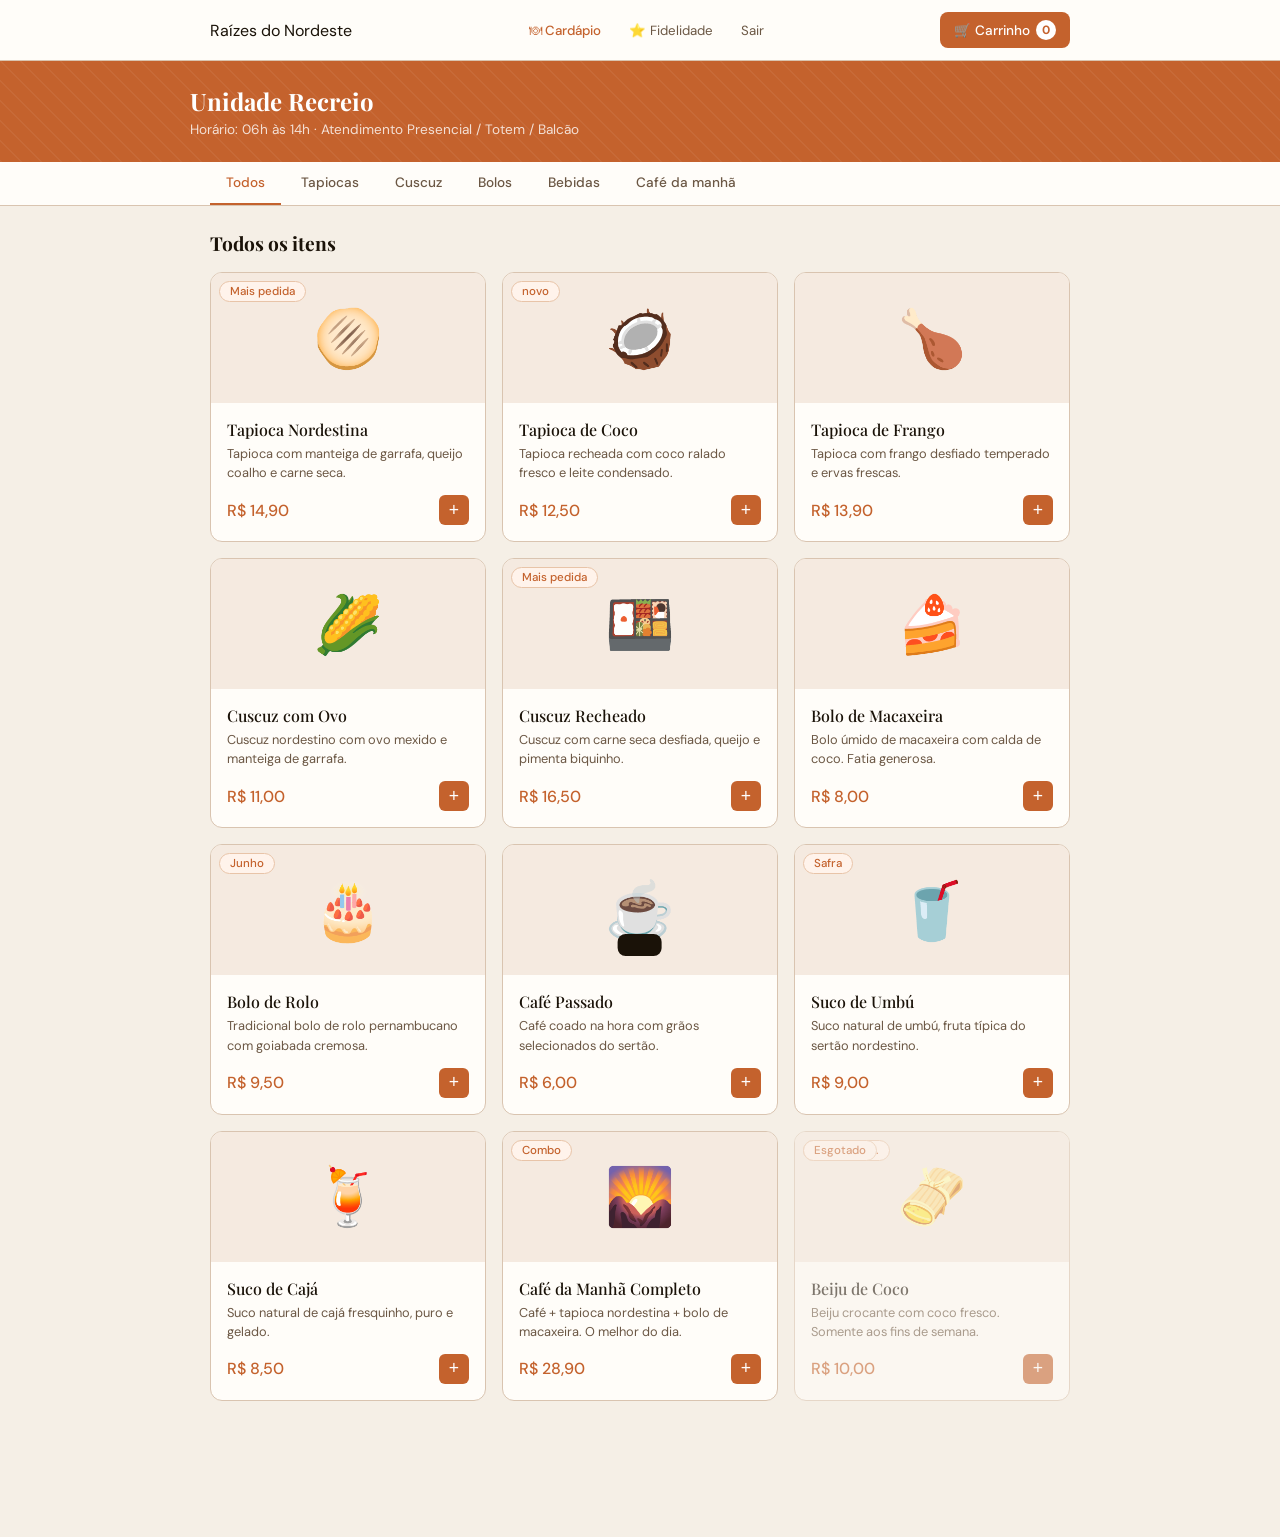
==== commit c091842f: "cardapio.html" ====
--- a/cardapio.html
+++ b/cardapio.html
@@ -4,7 +4,7 @@
 <meta charset="UTF-8">
 <meta name="viewport" content="width=device-width, initial-scale=1.0">
 <title>Raízes do Nordeste — Cardápio</title>
-<link href="https://fonts.googleapis.com/css2?family=Playfair+Display:wght=500;700&family=DM+Sans:wght@300;400;500&display=swap" rel="stylesheet">
+<link href="https://fonts.googleapis.com/css2?family=Playfair+Display:wght@500;700&family=DM+Sans:wght@300;400;500&display=swap" rel="stylesheet">
 <style>
   :root {
     --terra: #C4622D; --terra-dark: #9E4A1E; --terra-light: #F5EAE0;
@@ -17,13 +17,12 @@
   header { background: var(--white); border-bottom: 1px solid var(--border); position: sticky; top: 0; z-index: 10; }
   .header-inner { max-width: 900px; margin: 0 auto; padding: 0 1.25rem; height: 60px; display: flex; align-items: center; justify-content: space-between; gap: 1rem; }
   .nav-links { display: flex; gap: 4px; }
-  .nav-link { background: none; border: none; padding: 6px 12px; border-radius: 6px; font-family: 'DM Sans', sans-serif; font-size: 0.83rem; color: var(--text-muted); cursor: pointer; transition: background 0.15s, color 0.15s; text-decoration: none; display: inline-flex; align-items: center; }
+  .nav-link { background: none; border: none; padding: 6px 12px; border-radius: 6px; font-family: 'DM Sans', sans-serif; font-size: 0.83rem; color: var(--text-muted); cursor: pointer; text-decoration: none; display: inline-flex; align-items: center; }
   .nav-link:hover { background: var(--areia); color: var(--terra); }
   .nav-link.active { color: var(--terra); font-weight: 500; }
-  .logo { font-family: 'Playfair Display', serif; font-size: 1.2rem; color: var(--terra); font-weight: 700; }
-
-  .cart-btn { background: var(--terra); color: #fff; border: none; border-radius: 8px; padding: 8px 14px; font-family: 'DM Sans', sans-serif; font-size: 0.85rem; font-weight: 500; cursor: pointer; display: flex; align-items: center; gap: 6px; transition: background 0.2s; }
-  .cart-count { background: #fff; color: var(--terra); border-radius: 50%; width: 20px; height: 20px; font-size: 0.75rem; font-weight: 700; display: flex; align-items: center; justify-content: center; flex-shrink: 0; }
+
+  .cart-btn { background: var(--terra); color: #fff; border: none; border-radius: 8px; padding: 8px 14px; font-family: 'DM Sans', sans-serif; font-size: 0.85rem; font-weight: 500; cursor: pointer; display: flex; align-items: center; gap: 6px; }
+  .cart-count { background: #fff; color: var(--terra); border-radius: 50%; width: 20px; height: 20px; font-size: 0.75rem; font-weight: 700; display: flex; align-items: center; justify-content: center; }
 
   .hero { background: var(--terra); color: #fff; padding: 1.5rem 1.25rem; position: relative; overflow: hidden; transition: background 0.3s; }
   .hero::before { content: ''; position: absolute; inset: 0; background-image: repeating-linear-gradient(45deg, #fff 0, #fff 1px, transparent 0, transparent 50%); background-size: 20px 20px; opacity: 0.05; }
@@ -44,7 +43,6 @@
   .card:hover { transform: translateY(-3px); box-shadow: 0 6px 20px rgba(0,0,0,0.07); }
   .card-img { height: 130px; display: flex; align-items: center; justify-content: center; font-size: 3.5rem; background: var(--terra-light); position: relative; }
   .badge { position: absolute; top: 8px; left: 8px; background: var(--badge-bg); color: var(--badge-color); border: 1px solid #E8C4A8; border-radius: 20px; padding: 2px 10px; font-size: 0.72rem; font-weight: 500; }
-  .badge.novo { background: #EBF5EA; color: #2D6A3F; border-color: #A8D9A0; }
   
   .card-body { padding: 1rem; flex: 1; display: flex; flex-direction: column; }
   .card-name { font-family: 'Playfair Display', serif; font-size: 1rem; font-weight: 500; margin-bottom: 4px; }
@@ -52,7 +50,7 @@
   .card-footer { display: flex; align-items: center; justify-content: space-between; }
   .card-price { font-size: 1rem; font-weight: 500; color: var(--terra); }
   
-  .add-btn { background: var(--terra); color: #fff; border: none; border-radius: 6px; width: 30px; height: 30px; font-size: 1.1rem; cursor: pointer; display: flex; align-items: center; justify-content: center; }
+  .add-btn { background: var(--terra); color: #fff; border: none; border-radius: 6px; width: 30px; height: 30px; font-size: 1.1rem; cursor: pointer; }
   .card.esgotado { opacity: 0.55; pointer-events: none; }
 
   .overlay { position: fixed; inset: 0; background: rgba(0,0,0,0.4); z-index: 20; opacity: 0; pointer-events: none; transition: opacity 0.25s; }
@@ -77,7 +75,7 @@
 
 <header>
   <div class="header-inner">
-    <div class="logo" id="header-logo-unidade">Raízes do Nordeste</div>
+    <div class="logo">Raízes do Nordeste</div>
     <nav class="nav-links">
       <a class="nav-link active" href="cardapio.html">🍽 Cardápio</a>
       <a class="nav-link" href="fidelidade.html">⭐ Fidelidade</a>
@@ -92,7 +90,7 @@
 <div class="hero">
   <div class="hero-inner">
     <h2>Cardápio do dia</h2>
-    <p>Carregando informações da unidade...</p>
+    <p>Carregando dados da filial...</p>
   </div>
 </div>
 
@@ -128,9 +126,9 @@
 
 <script>
   const dadosUnidades = {
-    'recreio': { nome: 'Unidade Recreio', texto: 'Horário: 06h às 14h · Atendimento no Salão e Retirada Balcão', delivery: false },
-    'campo-grande': { nome: 'Unidade Campo Grande', texto: '🛵 EXCLUSIVO DELIVERY — Pedido enviado direto para sua casa!', delivery: true },
-    'centro': { nome: 'Unidade Centro', texto: 'Horário: 07h às 16h · Voltado para retirada rápida e Totem', delivery: false }
+    'recreio': { nome: 'Unidade Recreio', texto: 'Horário: 06h às 14h · Atendimento Presencial / Totem / Balcão', delivery: false },
+    'campo-grande': { nome: 'Unidade Campo Grande', texto: '🛵 AMBIENTE DIGITAL DELIVERY — Receba em casa com agilidade!', delivery: true },
+    'centro': { nome: 'Unidade Centro', texto: 'Horário: 07h às 16h · Perfeito para retiradas expressas', delivery: false }
   };
 
   const unidadeAtual = localStorage.getItem('unidadeSelecionada') || 'recreio';
@@ -172,7 +170,7 @@
     const container = document.getElementById('produtos-container');
 
     if (lista.length === 0) {
-      container.innerHTML = '<p style="color:var(--text-muted);text-align:center;padding:3rem 0">Nenhum produto disponível nesta categoria.</p>';
+      container.innerHTML = '<p style="color:var(--text-muted);text-align:center;padding:3rem 0">Sem registros nesta categoria.</p>';
       return;
     }
 
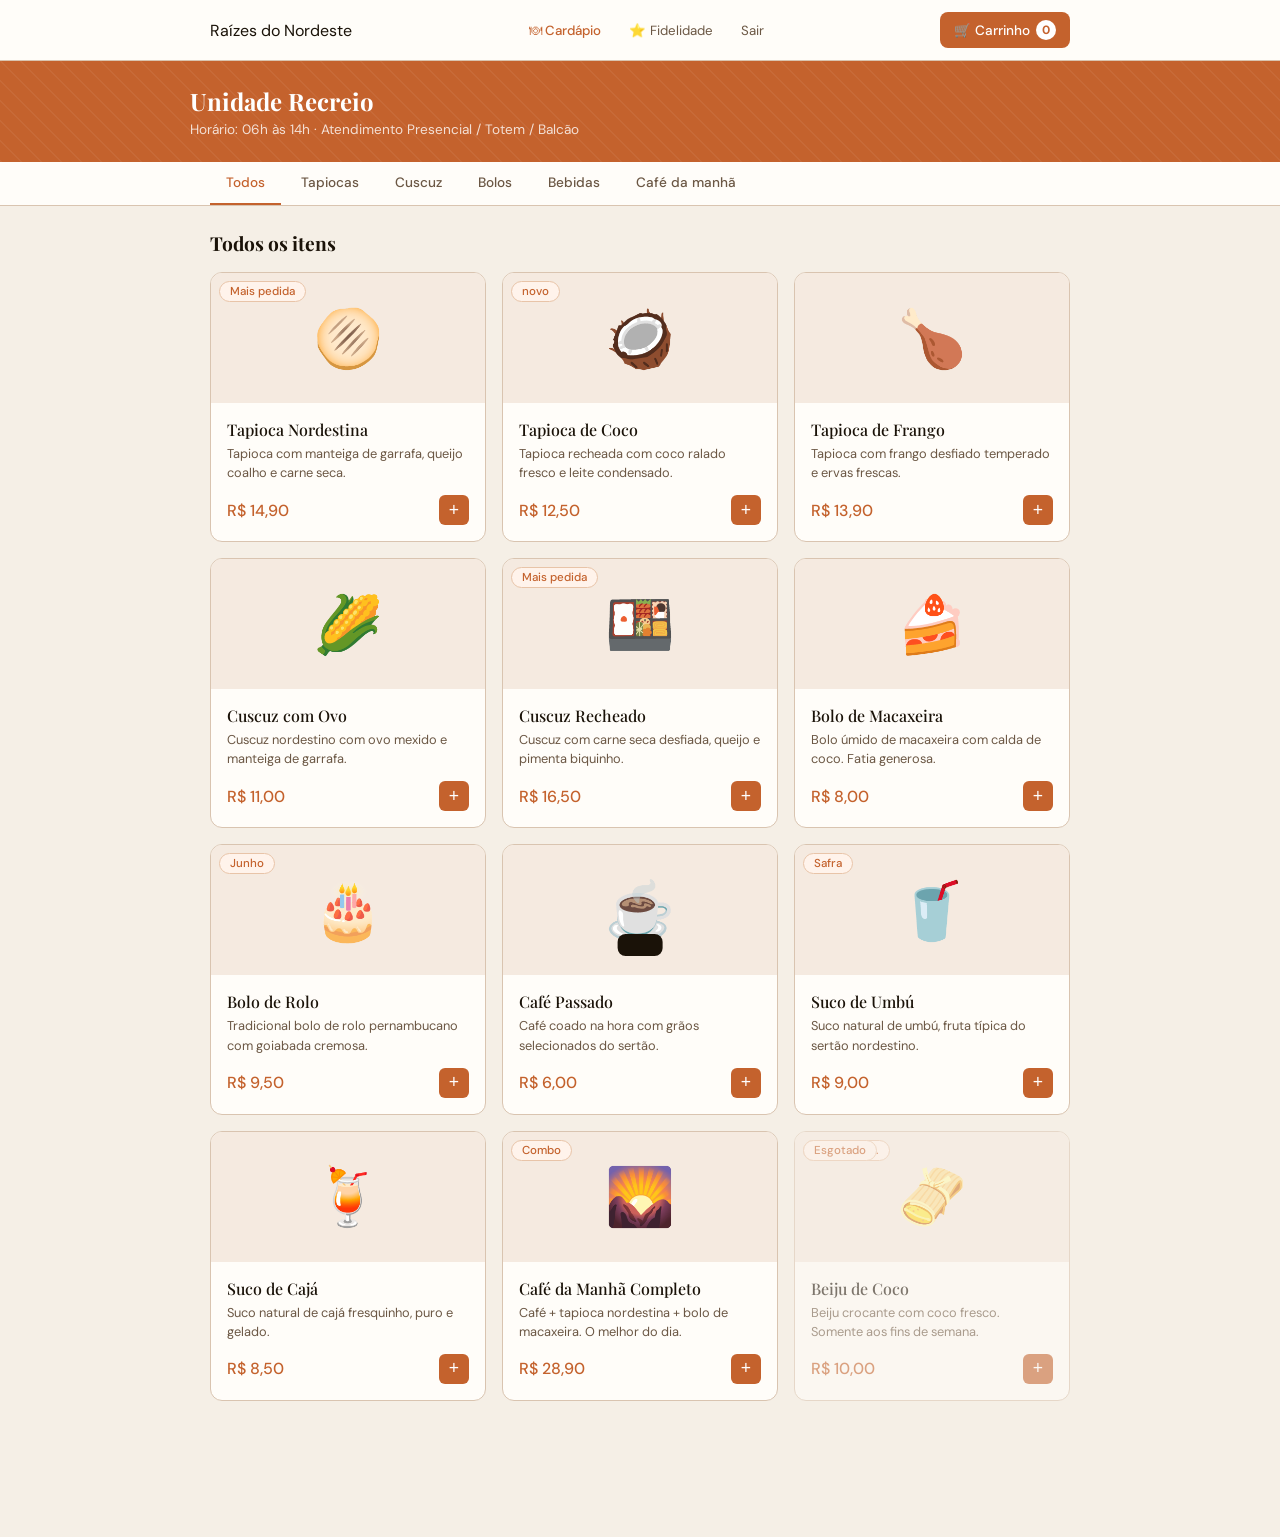
==== commit 17a4ac64: "Update cardapio.html" ====
--- a/cardapio.html
+++ b/cardapio.html
@@ -5,71 +5,8 @@
 <meta name="viewport" content="width=device-width, initial-scale=1.0">
 <title>Raízes do Nordeste — Cardápio</title>
 <link href="https://fonts.googleapis.com/css2?family=Playfair+Display:wght@500;700&family=DM+Sans:wght@300;400;500&display=swap" rel="stylesheet">
-<style>
-  :root {
-    --terra: #C4622D; --terra-dark: #9E4A1E; --terra-light: #F5EAE0;
-    --areia: #F5EFE6; --text: #1A1208; --text-muted: #6B5744;
-    --border: #D9C4B0; --white: #FFFDF9; --badge-bg: #FFF3EB; --badge-color: #C4622D;
-  }
-  * { box-sizing: border-box; margin: 0; padding: 0; }
-  body { background: var(--areia); font-family: 'DM Sans', sans-serif; color: var(--text); min-height: 100vh; }
 
-  header { background: var(--white); border-bottom: 1px solid var(--border); position: sticky; top: 0; z-index: 10; }
-  .header-inner { max-width: 900px; margin: 0 auto; padding: 0 1.25rem; height: 60px; display: flex; align-items: center; justify-content: space-between; gap: 1rem; }
-  .nav-links { display: flex; gap: 4px; }
-  .nav-link { background: none; border: none; padding: 6px 12px; border-radius: 6px; font-family: 'DM Sans', sans-serif; font-size: 0.83rem; color: var(--text-muted); cursor: pointer; text-decoration: none; display: inline-flex; align-items: center; }
-  .nav-link:hover { background: var(--areia); color: var(--terra); }
-  .nav-link.active { color: var(--terra); font-weight: 500; }
-
-  .cart-btn { background: var(--terra); color: #fff; border: none; border-radius: 8px; padding: 8px 14px; font-family: 'DM Sans', sans-serif; font-size: 0.85rem; font-weight: 500; cursor: pointer; display: flex; align-items: center; gap: 6px; }
-  .cart-count { background: #fff; color: var(--terra); border-radius: 50%; width: 20px; height: 20px; font-size: 0.75rem; font-weight: 700; display: flex; align-items: center; justify-content: center; }
-
-  .hero { background: var(--terra); color: #fff; padding: 1.5rem 1.25rem; position: relative; overflow: hidden; transition: background 0.3s; }
-  .hero::before { content: ''; position: absolute; inset: 0; background-image: repeating-linear-gradient(45deg, #fff 0, #fff 1px, transparent 0, transparent 50%); background-size: 20px 20px; opacity: 0.05; }
-  .hero-inner { max-width: 900px; margin: 0 auto; position: relative; }
-  .hero h2 { font-family: 'Playfair Display', serif; font-size: 1.5rem; margin-bottom: 4px; }
-  .hero p { font-size: 0.85rem; opacity: 0.8; }
-
-  .filters { background: var(--white); border-bottom: 1px solid var(--border); overflow-x: auto; scrollbar-width: none; }
-  .filters-inner { max-width: 900px; margin: 0 auto; padding: 0 1.25rem; display: flex; gap: 4px; white-space: nowrap; }
-  .filter-btn { background: none; border: none; padding: 0.75rem 1rem; font-family: 'DM Sans', sans-serif; font-size: 0.85rem; font-weight: 500; color: var(--text-muted); cursor: pointer; border-bottom: 2px solid transparent; }
-  .filter-btn.active { color: var(--terra); border-bottom-color: var(--terra); }
-
-  main { max-width: 900px; margin: 0 auto; padding: 1.5rem 1.25rem 6rem; }
-  .section-title { font-family: 'Playfair Display', serif; font-size: 1.2rem; color: var(--text); margin-bottom: 1rem; }
-  .grid { display: grid; grid-template-columns: repeat(auto-fill, minmax(240px, 1fr)); gap: 1rem; margin-bottom: 2.5rem; }
-
-  .card { background: var(--white); border: 1px solid var(--border); border-radius: 12px; overflow: hidden; transition: transform 0.15s, box-shadow 0.15s; display: flex; flex-direction: column; }
-  .card:hover { transform: translateY(-3px); box-shadow: 0 6px 20px rgba(0,0,0,0.07); }
-  .card-img { height: 130px; display: flex; align-items: center; justify-content: center; font-size: 3.5rem; background: var(--terra-light); position: relative; }
-  .badge { position: absolute; top: 8px; left: 8px; background: var(--badge-bg); color: var(--badge-color); border: 1px solid #E8C4A8; border-radius: 20px; padding: 2px 10px; font-size: 0.72rem; font-weight: 500; }
-  
-  .card-body { padding: 1rem; flex: 1; display: flex; flex-direction: column; }
-  .card-name { font-family: 'Playfair Display', serif; font-size: 1rem; font-weight: 500; margin-bottom: 4px; }
-  .card-desc { font-size: 0.8rem; color: var(--text-muted); line-height: 1.5; flex: 1; margin-bottom: 0.8rem; }
-  .card-footer { display: flex; align-items: center; justify-content: space-between; }
-  .card-price { font-size: 1rem; font-weight: 500; color: var(--terra); }
-  
-  .add-btn { background: var(--terra); color: #fff; border: none; border-radius: 6px; width: 30px; height: 30px; font-size: 1.1rem; cursor: pointer; }
-  .card.esgotado { opacity: 0.55; pointer-events: none; }
-
-  .overlay { position: fixed; inset: 0; background: rgba(0,0,0,0.4); z-index: 20; opacity: 0; pointer-events: none; transition: opacity 0.25s; }
-  .overlay.open { opacity: 1; pointer-events: all; }
-  .drawer { position: fixed; right: 0; top: 0; bottom: 0; width: 340px; max-width: 95vw; background: var(--white); z-index: 21; transform: translateX(100%); transition: transform 0.3s ease; display: flex; flex-direction: column; }
-  .drawer.open { transform: translateX(0); }
-  .drawer-header { padding: 1.2rem 1.25rem; border-bottom: 1px solid var(--border); display: flex; justify-content: space-between; align-items: center; }
-  .drawer-items { flex: 1; overflow-y: auto; padding: 1rem 1.25rem; }
-  .drawer-empty { text-align: center; color: var(--text-muted); padding: 3rem 0; }
-  .drawer-item { display: flex; justify-content: space-between; align-items: center; padding: 0.75rem 0; border-bottom: 1px solid var(--border); gap: 0.5rem; }
-  .qty-ctrl { display: flex; align-items: center; gap: 8px; }
-  .qty-btn { background: var(--areia); border: 1px solid var(--border); border-radius: 4px; width: 26px; height: 26px; cursor: pointer; }
-  .drawer-footer { padding: 1.2rem 1.25rem; border-top: 1px solid var(--border); }
-  .total-row { display: flex; justify-content: space-between; margin-bottom: 1rem; font-weight: 500; }
-  .btn-checkout { width: 100%; background: var(--terra); color: #fff; border: none; border-radius: 8px; padding: 0.9rem; font-family: 'DM Sans', sans-serif; font-size: 1rem; cursor: pointer; }
-  .btn-checkout:disabled { background: var(--border); color: var(--text-muted); cursor: not-allowed; }
-  .toast { position: fixed; bottom: 1.5rem; left: 50%; transform: translateX(-50%) translateY(80px); background: var(--text); color: #fff; padding: 0.7rem 1.4rem; border-radius: 8px; font-size: 0.88rem; transition: transform 0.3s ease; z-index: 99; }
-  .toast.show { transform: translateX(-50%) translateY(0); }
-</style>
+<link rel="stylesheet" href="css/cardapio.css">
 </head>
 <body>
 
@@ -124,126 +61,6 @@
 
 <div class="toast" id="toast"></div>
 
-<script>
-  const dadosUnidades = {
-    'recreio': { nome: 'Unidade Recreio', texto: 'Horário: 06h às 14h · Atendimento Presencial / Totem / Balcão', delivery: false },
-    'campo-grande': { nome: 'Unidade Campo Grande', texto: '🛵 AMBIENTE DIGITAL DELIVERY — Receba em casa com agilidade!', delivery: true },
-    'centro': { nome: 'Unidade Centro', texto: 'Horário: 07h às 16h · Perfeito para retiradas expressas', delivery: false }
-  };
-
-  const unidadeAtual = localStorage.getItem('unidadeSelecionada') || 'recreio';
-  const configUnidade = dadosUnidades[unidadeAtual];
-
-  document.querySelector('.hero h2').textContent = configUnidade.nome;
-  document.querySelector('.hero p').textContent = configUnidade.texto;
-  if(configUnidade.delivery) { document.querySelector('.hero').style.background = '#8B4F1D'; }
-
-  const produtos = [
-    { id:1, nome:'Tapioca Nordestina', desc:'Tapioca com manteiga de garrafa, queijo coalho e carne seca.', emoji:'🫓', preco:14.90, cat:'tapioca', badge:'Mais pedida', unidades:['recreio', 'campo-grande', 'centro'] },
-    { id:2, nome:'Tapioca de Coco', desc:'Tapioca recheada com coco ralado fresco e leite condensado.', emoji:'🥥', preco:12.50, cat:'tapioca', badge:'novo', unidades:['recreio', 'centro'] },
-    { id:3, nome:'Tapioca de Frango', desc:'Tapioca com frango desfiado temperado e ervas frescas.', emoji:'🍗', preco:13.90, cat:'tapioca', badge:'', unidades:['recreio', 'campo-grande', 'centro'] },
-    { id:4, nome:'Cuscuz com Ovo', desc:'Cuscuz nordestino com ovo mexido e manteiga de garrafa.', emoji:'🌽', preco:11.00, cat:'cuscuz', badge:'', unidades:['recreio', 'campo-grande', 'centro'] },
-    { id:5, nome:'Cuscuz Recheado', desc:'Cuscuz com carne seca desfiada, queijo e pimenta biquinho.', emoji:'🍱', preco:16.50, cat:'cuscuz', badge:'Mais pedida', unidades:['recreio', 'campo-grande', 'centro'] },
-    { id:6, nome:'Bolo de Macaxeira', desc:'Bolo úmido de macaxeira com calda de coco. Fatia generosa.', emoji:'🍰', preco:8.00, cat:'bolo', badge:'', unidades:['recreio', 'campo-grande'] },
-    { id:7, nome:'Bolo de Rolo', desc:'Tradicional bolo de rolo pernambucano com goiabada cremosa.', emoji:'🎂', preco:9.50, cat:'bolo', badge:'Junho', unidades:['recreio', 'campo-grande', 'centro'] },
-    { id:8, nome:'Café Passado', desc:'Café coado na hora com grãos selecionados do sertão.', emoji:'☕', preco:6.00, cat:'cafe', badge:'', unidades:['recreio', 'centro'] },
-    { id:9, nome:'Suco de Umbú', desc:'Suco natural de umbú, fruta típica do sertão nordestino.', emoji:'🥤', preco:9.00, cat:'bebida', badge:'Safra', unidades:['recreio', 'campo-grande', 'centro'] },
-    { id:10, nome:'Suco de Cajá', desc:'Suco natural de cajá fresquinho, puro e gelado.', emoji:'🍹', preco:8.50, cat:'bebida', badge:'', unidades:['recreio', 'campo-grande', 'centro'] },
-    { id:11, nome:'Café da Manhã Completo', desc:'Café + tapioca nordestina + bolo de macaxeira. O melhor do dia.', emoji:'🌄', preco:28.90, cat:'cafe', badge:'Combo', esgotado: false, unidades:['recreio'] },
-    { id:12, nome:'Beiju de Coco', desc:'Beiju crocante com coco fresco. Somente aos fins de semana.', emoji:'🫔', preco:10.00, cat:'tapioca', badge:'Fim de sem.', esgotado: true, unidades:['recreio', 'centro'] }
-  ];
-
-  let carrinho = [];
-  let categoriaAtual = 'todos';
-
-  function formatPreco(v) { return 'R$ ' + v.toFixed(2).replace('.',','); }
-
-  function filtrar(cat, btn) {
-    categoriaAtual = cat;
-    document.querySelectorAll('.filter-btn').forEach(b => b.classList.remove('active'));
-    btn.classList.add('active'); renderProdutos();
-  }
-
-  function renderProdutos() {
-    let lista = produtos.filter(p => p.unidades.includes(unidadeAtual));
-    if (categoriaAtual !== 'todos') { lista = lista.filter(p => p.cat === categoriaAtual); }
-    const container = document.getElementById('produtos-container');
-
-    if (lista.length === 0) {
-      container.innerHTML = '<p style="color:var(--text-muted);text-align:center;padding:3rem 0">Sem registros nesta categoria.</p>';
-      return;
-    }
-
-    container.innerHTML = `
-      <h2 class="section-title">${categoriaAtual === 'todos' ? 'Todos os itens' : lista[0].cat.toUpperCase()}</h2>
-      <div class="grid">
-        ${lista.map(p => `
-          <div class="card${p.esgotado ? ' esgotado' : ''}">
-            <div class="card-img">
-              <span>${p.emoji}</span>
-              ${p.badge ? `<span class="badge">${p.badge}</span>` : ''}
-              ${p.esgotado ? '<span class="badge">Esgotado</span>' : ''}
-            </div>
-            <div class="card-body">
-              <div class="card-name">${p.nome}</div>
-              <div class="card-desc">${p.desc}</div>
-              <div class="card-footer">
-                <div class="card-price">${formatPreco(p.preco)}</div>
-                <button class="add-btn" onclick="addCarrinho(${p.id})" ${p.esgotado ? 'disabled' : ''}>+</button>
-              </div>
-            </div>
-          </div>
-        `).join('')}
-      </div>
-    `;
-  }
-
-  function addCarrinho(id) {
-    const prod = produtos.find(p => p.id === id);
-    const existente = carrinho.find(i => i.id === id);
-    if (existente) { existente.qty++; } else { carrinho.push({ ...prod, qty: 1 }); }
-    updateCartUI(); showToast(`${prod.nome} adicionado! 🛒`);
-  }
-
-  function updateQty(id, delta) {
-    const idx = carrinho.findIndex(i => i.id === id);
-    if (idx === -1) return;
-    carrinho[idx].qty += delta;
-    if (carrinho[idx].qty <= 0) carrinho.splice(idx, 1);
-    updateCartUI();
-  }
-
-  function updateCartUI() {
-    document.getElementById('cart-count').textContent = carrinho.reduce((s, i) => s + i.qty, 0);
-    renderDrawer();
-  }
-
-  function renderDrawer() {
-    const container = document.getElementById('drawer-items');
-    document.getElementById('total-price').textContent = formatPreco(carrinho.reduce((s, i) => s + i.preco * i.qty, 0));
-    document.getElementById('btn-checkout').disabled = carrinho.length === 0;
-
-    if (carrinho.length === 0) { container.innerHTML = '<p class="drawer-empty">Nenhum item adicionado ainda.</p>'; return; }
-    container.innerHTML = carrinho.map(i => `
-      <div class="drawer-item">
-        <div class="drawer-item-info">
-          <div class="drawer-item-name">${i.emoji} ${i.nome}</div>
-          <div class="drawer-item-price">${formatPreco(i.preco * i.qty)}</div>
-        </div>
-        <div class="qty-ctrl">
-          <button class="qty-btn" onclick="updateQty(${i.id},-1)">−</button>
-          <span class="qty-num">${i.qty}</span>
-          <button class="qty-btn" onclick="updateQty(${i.id},1)">+</button>
-        </div>
-      </div>
-    `).join('');
-  }
-
-  function toggleDrawer() { document.getElementById('drawer').classList.toggle('open'); document.getElementById('overlay').classList.toggle('open'); }
-  function irParaPagamento() { localStorage.setItem('pedido', JSON.stringify(carrinho)); window.location.href = 'pagamento.html'; }
-  function showToast(msg) { const t = document.getElementById('toast'); t.textContent = msg; t.classList.add('show'); setTimeout(() => t.classList.remove('show'), 2500); }
-
-  renderProdutos();
-</script>
+<script src="js/cardapio.js"></script>
 </body>
 </html>
--- a/css/cardapio.css
+++ b/css/cardapio.css
@@ -0,0 +1,64 @@
+:root {
+  --terra: #C4622D; --terra-dark: #9E4A1E; --terra-light: #F5EAE0;
+  --areia: #F5EFE6; --text: #1A1208; --text-muted: #6B5744;
+  --border: #D9C4B0; --white: #FFFDF9; --badge-bg: #FFF3EB; --badge-color: #C4622D;
+}
+* { box-sizing: border-box; margin: 0; padding: 0; }
+body { background: var(--areia); font-family: 'DM Sans', sans-serif; color: var(--text); min-height: 100vh; }
+
+header { background: var(--white); border-bottom: 1px solid var(--border); position: sticky; top: 0; z-index: 10; }
+.header-inner { max-width: 900px; margin: 0 auto; padding: 0 1.25rem; height: 60px; display: flex; align-items: center; justify-content: space-between; gap: 1rem; }
+.nav-links { display: flex; gap: 4px; }
+.nav-link { background: none; border: none; padding: 6px 12px; border-radius: 6px; font-family: 'DM Sans', sans-serif; font-size: 0.83rem; color: var(--text-muted); cursor: pointer; text-decoration: none; display: inline-flex; align-items: center; }
+.nav-link:hover { background: var(--areia); color: var(--terra); }
+.nav-link.active { color: var(--terra); font-weight: 500; }
+
+.cart-btn { background: var(--terra); color: #fff; border: none; border-radius: 8px; padding: 8px 14px; font-family: 'DM Sans', sans-serif; font-size: 0.85rem; font-weight: 500; cursor: pointer; display: flex; align-items: center; gap: 6px; }
+.cart-count { background: #fff; color: var(--terra); border-radius: 50%; width: 20px; height: 20px; font-size: 0.75rem; font-weight: 700; display: flex; align-items: center; justify-content: center; }
+
+.hero { background: var(--terra); color: #fff; padding: 1.5rem 1.25rem; position: relative; overflow: hidden; transition: background 0.3s; }
+.hero::before { content: ''; position: absolute; inset: 0; background-image: repeating-linear-gradient(45deg, #fff 0, #fff 1px, transparent 0, transparent 50%); background-size: 20px 20px; opacity: 0.05; }
+.hero-inner { max-width: 900px; margin: 0 auto; position: relative; }
+.hero h2 { font-family: 'Playfair Display', serif; font-size: 1.5rem; margin-bottom: 4px; }
+.hero p { font-size: 0.85rem; opacity: 0.8; }
+
+.filters { background: var(--white); border-bottom: 1px solid var(--border); overflow-x: auto; scrollbar-width: none; }
+.filters-inner { max-width: 900px; margin: 0 auto; padding: 0 1.25rem; display: flex; gap: 4px; white-space: nowrap; }
+.filter-btn { background: none; border: none; padding: 0.75rem 1rem; font-family: 'DM Sans', sans-serif; font-size: 0.85rem; font-weight: 500; color: var(--text-muted); cursor: pointer; border-bottom: 2px solid transparent; }
+.filter-btn.active { color: var(--terra); border-bottom-color: var(--terra); }
+
+main { max-width: 900px; margin: 0 auto; padding: 1.5rem 1.25rem 6rem; }
+.section-title { font-family: 'Playfair Display', serif; font-size: 1.2rem; color: var(--text); margin-bottom: 1rem; }
+.grid { display: grid; grid-template-columns: repeat(auto-fill, minmax(240px, 1fr)); gap: 1rem; margin-bottom: 2.5rem; }
+
+.card { background: var(--white); border: 1px solid var(--border); border-radius: 12px; overflow: hidden; transition: transform 0.15s, box-shadow 0.15s; display: flex; flex-direction: column; }
+.card:hover { transform: translateY(-3px); box-shadow: 0 6px 20px rgba(0,0,0,0.07); }
+.card-img { height: 130px; display: flex; align-items: center; justify-content: center; font-size: 3.5rem; background: var(--terra-light); position: relative; }
+.badge { position: absolute; top: 8px; left: 8px; background: var(--badge-bg); color: var(--badge-color); border: 1px solid #E8C4A8; border-radius: 20px; padding: 2px 10px; font-size: 0.72rem; font-weight: 500; }
+
+.card-body { padding: 1rem; flex: 1; display: flex; flex-direction: column; }
+.card-name { font-family: 'Playfair Display', serif; font-size: 1rem; font-weight: 500; margin-bottom: 4px; }
+.card-desc { font-size: 0.8rem; color: var(--text-muted); line-height: 1.5; flex: 1; margin-bottom: 0.8rem; }
+.card-footer { display: flex; align-items: center; justify-content: space-between; }
+.card-price { font-size: 1rem; font-weight: 500; color: var(--terra); }
+
+.add-btn { background: var(--terra); color: #fff; border: none; border-radius: 6px; width: 30px; height: 30px; font-size: 1.1rem; cursor: pointer; }
+.card.esgotado { opacity: 0.55; pointer-events: none; }
+
+.overlay { position: fixed; inset: 0; background: rgba(0,0,0,0.4); z-index: 20; opacity: 0; pointer-events: none; transition: opacity 0.25s; }
+.overlay.open { opacity: 1; pointer-events: all; }
+.drawer { position: fixed; right: 0; top: 0; bottom: 0; width: 340px; max-width: 95vw; background: var(--white); z-index: 21; transform: translateX(100%); transition: transform 0.3s ease; display: flex; flex-direction: column; }
+.drawer.open { transform: translateX(0); }
+.drawer-header { padding: 1.2rem 1.25rem; border-bottom: 1px solid var(--border); display: flex; justify-content: space-between; align-items: center; }
+.drawer-items { flex: 1; overflow-y: auto; padding: 1rem 1.25rem; }
+.drawer-empty { text-align: center; color: var(--text-muted); padding: 3rem 0; }
+.drawer-item { display: flex; justify-content: space-between; align-items: center; padding: 0.75rem 0; border-bottom: 1px solid var(--border); gap: 0.5rem; }
+.qty-ctrl { display: flex; align-items: center; gap: 8px; }
+.qty-btn { background: var(--areia); border: 1px solid var(--border); border-radius: 4px; width: 26px; height: 26px; cursor: pointer; }
+.drawer-footer { padding: 1.2rem 1.25rem; border-top: 1px solid var(--border); }
+.total-row { display: flex; justify-content: space-between; margin-bottom: 1rem; font-weight: 500; }
+.btn-checkout { width: 100%; background: var(--terra); color: #fff; border: none; border-radius: 8px; padding: 0.9rem; font-family: 'DM Sans', sans-serif; font-size: 1rem; cursor: pointer; }
+.btn-checkout:disabled { background: var(--border); color: var(--text-muted); cursor: not-allowed; }
+
+.toast { position: fixed; bottom: 1.5rem; left: 50%; transform: translateX(-50%) translateY(80px); background: var(--text); color: #fff; padding: 0.7rem 1.4rem; border-radius: 8px; font-size: 0.88rem; transition: transform 0.3s ease; z-index: 99; }
+.toast.show { transform: translateX(-50%) translateY(0); }
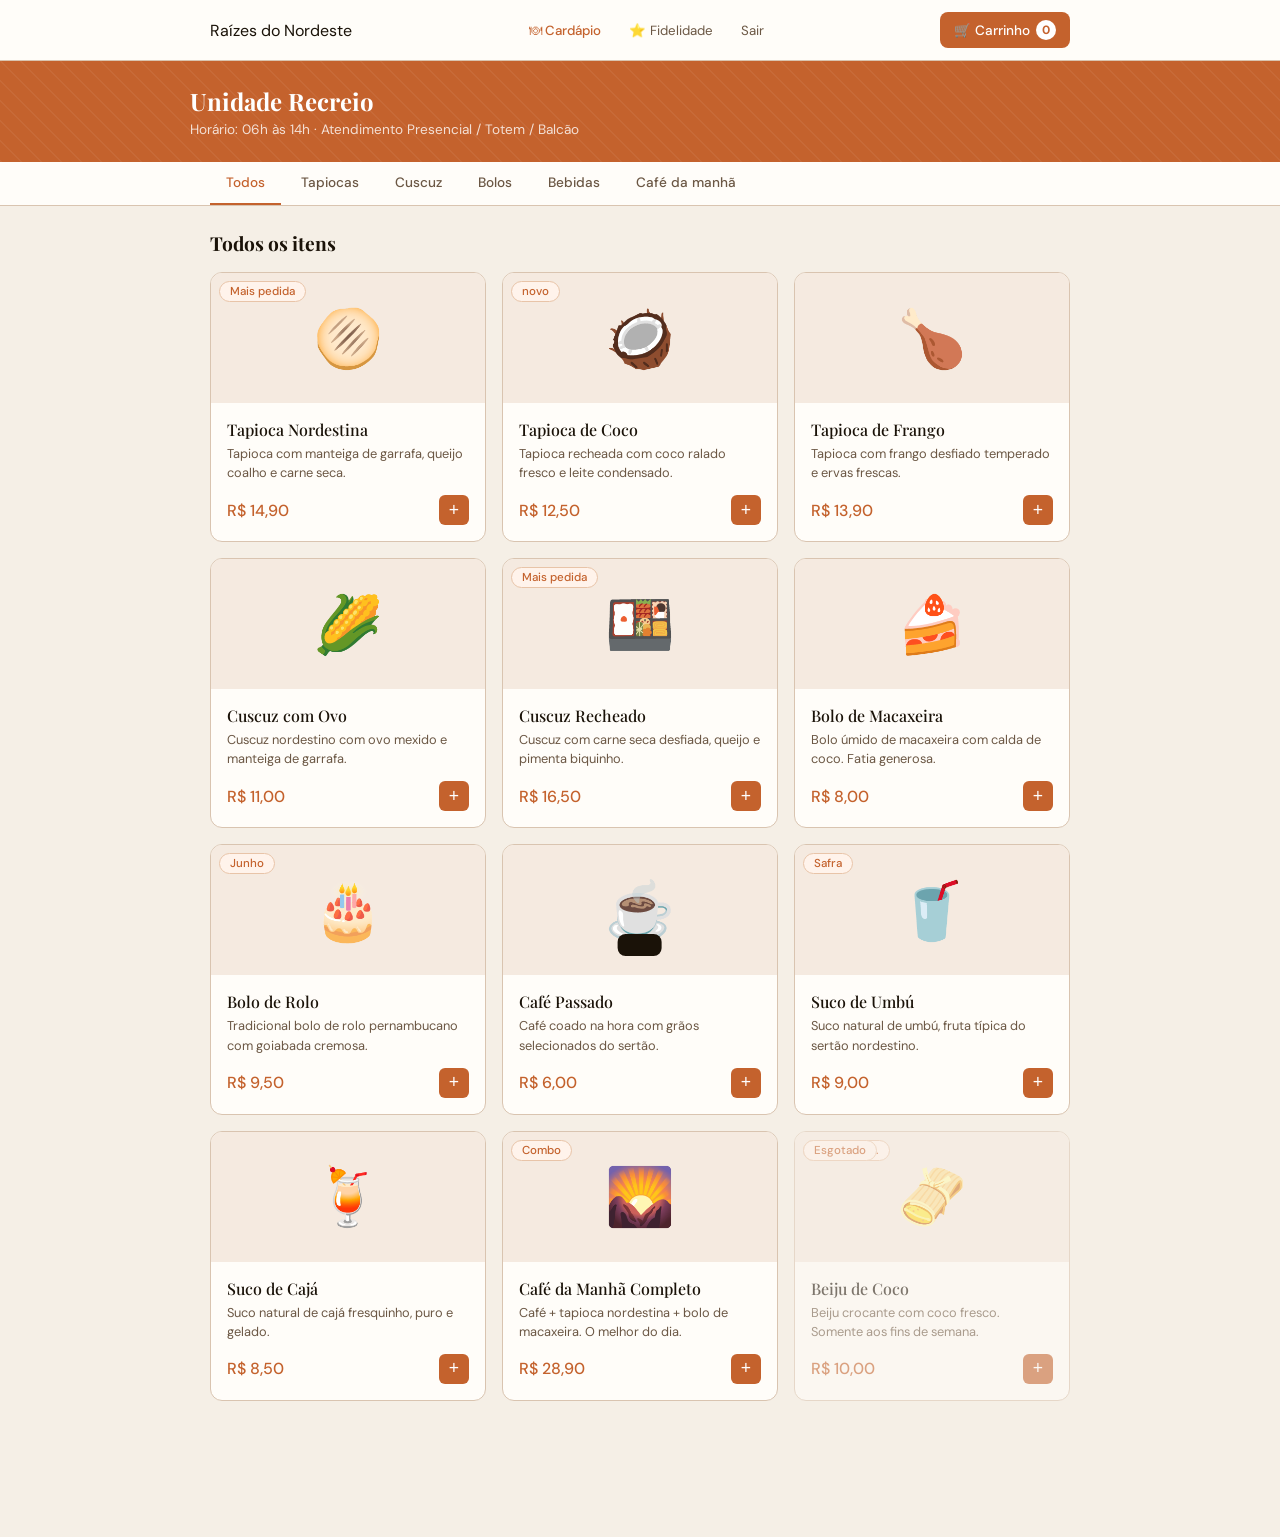
==== commit f929c4e0: "Update cardapio.html" ====
--- a/cardapio.html
+++ b/cardapio.html
@@ -14,8 +14,8 @@
   <div class="header-inner">
     <div class="logo">Raízes do Nordeste</div>
     <nav class="nav-links">
-      <a class="nav-link active" href="cardapio.html">🍽 Cardápio</a>
-      <a class="nav-link" href="fidelidade.html">⭐ Fidelidade</a>
+      <a class="nav-link active" href="cardapio.html">🍽  Cardápio</a>
+      <a class="nav-link" href="fidelidade.html">⭐  Fidelidade</a>
       <a class="nav-link" href="index.html">Sair</a>
     </nav>
     <button class="cart-btn" onclick="toggleDrawer()">
@@ -27,7 +27,7 @@
 <div class="hero">
   <div class="hero-inner">
     <h2>Cardápio do dia</h2>
-    <p>Carregando dados da filial...</p>
+    <p>Carregando dados da unidade...</p>
   </div>
 </div>
 
